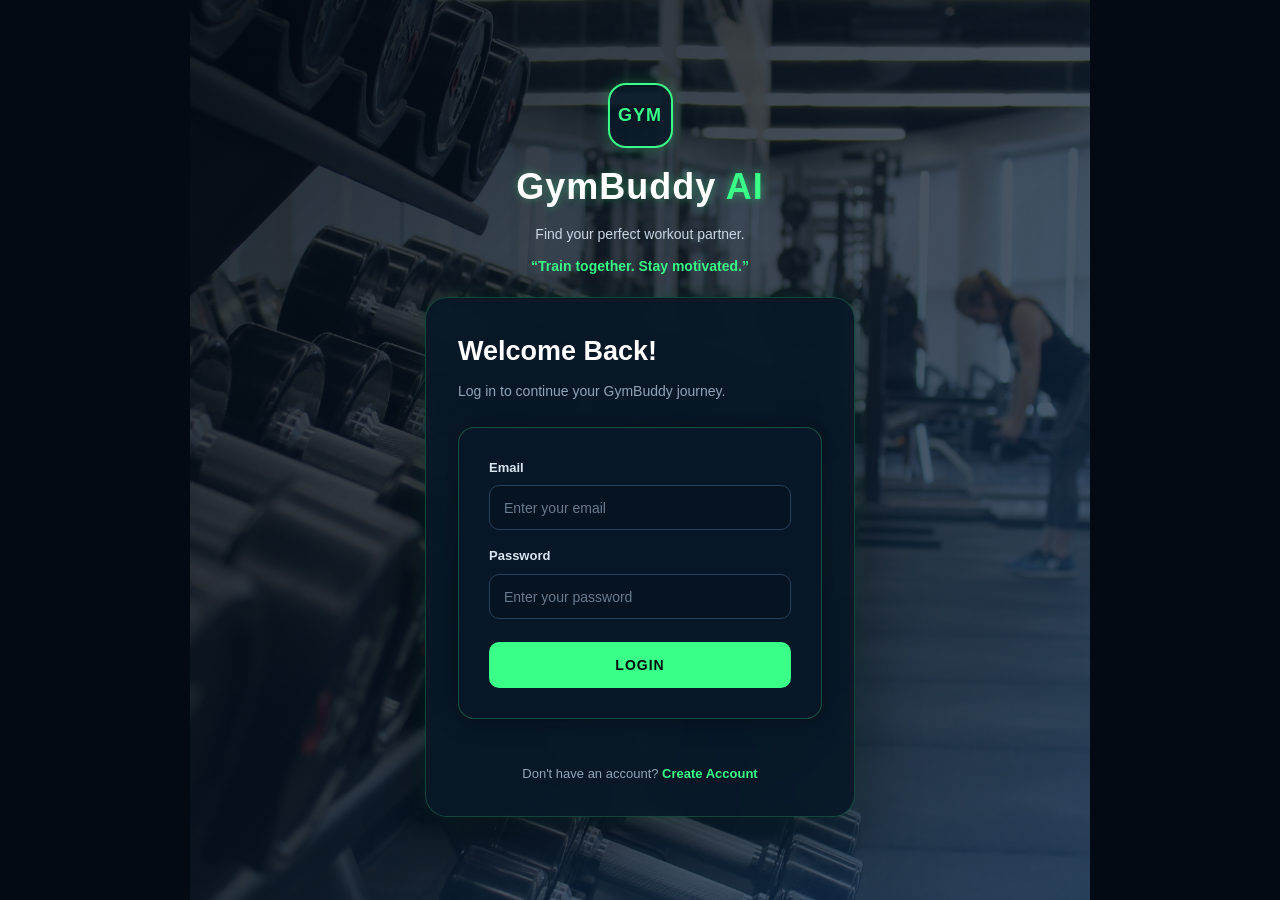
==== frontend/dashboard.html @ 87bc228d "Initial GymBuddy AI project" ====
<!DOCTYPE html>
<html lang="en">

<head>

    <meta charset="UTF-8">

    <meta
        name="viewport"
        content="width=device-width, initial-scale=1.0"
    >

    <title>Dashboard - GymBuddy AI</title>

    <link
        rel="stylesheet"
        href="css/style.css"
    >

</head>

<body onload="requireLogin()">

    <h1>GymBuddy AI</h1>

    <h2>
        Welcome, <span id="userName">User</span>!
    </h2>

    <p>
        Find a compatible workout partner based on
        your fitness profile, preferences, and schedule.
    </p>


    <!-- USER INFORMATION -->

    <section>

        <h2>My Information</h2>

        <div id="userInfo">

            <p>Loading information...</p>

        </div>

    </section>


    <!-- FITNESS PROFILE -->

    <section>

        <h2>Fitness Profile</h2>

        <div id="fitnessInfo">

            <p>Loading fitness profile...</p>

        </div>

    </section>


    <!-- WORKOUT PREFERENCES -->

    <section>

        <h2>Workout Preferences</h2>

        <div id="preferenceInfo">

            <p>Loading preferences...</p>

        </div>

    </section>


    <!-- SCHEDULE -->

    <section>

        <h2>My Schedule</h2>

        <div id="dashboardSchedule">

            <p>Loading schedule...</p>

        </div>

    </section>


    <!-- ACTION BUTTONS -->

    <section class="dashboard-actions">

    <h2>Workout Partner</h2>

    <div class="action-buttons">

        <button
            type="button"
            class="dashboard-action-button"
            onclick="goToRecommendations()"
        >
            <span class="action-icon">🤝</span>
            <span>
                <strong>Find Workout Partners</strong>
                <small>
                    Discover compatible workout buddies
                </small>
            </span>
        </button>

        <button
            type="button"
            class="dashboard-action-button"
            onclick="goToProfile()"
        >
            <span class="action-icon">👤</span>
            <span>
                <strong>View My Profile</strong>
                <small>
                    View and manage your fitness information
                </small>
            </span>
        </button>

    </div>

    <button
        type="button"
        class="logout-button"
        onclick="logout()"
    >
        Logout
    </button>

</section>

<script src="js/app.js"></script>

</body>
</html>
---- frontend/css/style.css ----
/* =============================================
   GYMBUDDY AI
   DARK BLUE + NEON GREEN DESIGN
   COMPLETE RESPONSIVE CSS
   ====================================================== */


/* ======================================================
   GLOBAL
   ====================================================== */

* {
    box-sizing: border-box;
}

html {
    scroll-behavior: smooth;
}

body {
    margin: 0;
    padding: 40px 20px;

    min-height: 100vh;

    font-family:
        Arial,
        Helvetica,
        sans-serif;

    background:
        radial-gradient(
            circle at top right,
            #12345a 0%,
            #071525 35%,
            #030a13 75%
        );

    color: #f1f5f9;

    line-height: 1.6;

    overflow-x: hidden;
}


/* ======================================================
   MAIN CONTAINER EFFECT
   ====================================================== */

body > * {
    max-width: 900px;
    margin-left: auto;
    margin-right: auto;
}


/* ======================================================
   HEADINGS
   ====================================================== */

h1 {
    color: #39ff88;

    font-size: clamp(28px, 5vw, 38px);

    margin-bottom: 10px;

    letter-spacing: -1px;

    text-shadow:
        0 0 8px rgba(57, 255, 136, 0.35);
}

h2 {
    color: #ffffff;

    margin-top: 30px;

    margin-bottom: 15px;

    font-size: clamp(21px, 4vw, 28px);
}

h3 {
    color: #39ff88;

    margin-top: 20px;

    font-size: clamp(17px, 3vw, 21px);
}


/* ======================================================
   PARAGRAPHS
   ====================================================== */

p {
    color: #b8c7d9;
}

strong {
    color: #ffffff;
}


/* ======================================================
   LINKS
   ====================================================== */

a {
    color: #39ff88;

    text-decoration: none;

    font-weight: bold;

    transition:
        color 0.2s ease;
}

a:hover {
    color: #7dffae;

    text-decoration: underline;
}


/* ======================================================
   FORMS
   ====================================================== */

form {
    width: 100%;

    background:
        rgba(8, 24, 42, 0.92);

    border:
        1px solid rgba(57, 255, 136, 0.25);

    border-radius: 16px;

    padding:
        clamp(20px, 4vw, 30px);

    margin-top: 25px;

    box-shadow:
        0 0 25px rgba(0, 0, 0, 0.35);
}


/* ======================================================
   LABELS
   ====================================================== */

label {
    display: block;

    margin-top: 18px;

    margin-bottom: 7px;

    color: #dce7f3;

    font-weight: bold;

    font-size:
        clamp(13px, 2vw, 15px);
}


/* ======================================================
   INPUTS / SELECT / TEXTAREA
   ====================================================== */

input,
select,
textarea {
    width: 100%;

    min-height: 45px;

    padding: 13px 15px;

    border-radius: 9px;

    border:
        1px solid #29445f;

    background:
        #081827;

    color: #ffffff;

    font-size:
        clamp(13px, 2vw, 15px);

    outline: none;

    transition:
        border-color 0.25s ease,
        box-shadow 0.25s ease,
        transform 0.2s ease;
}

textarea {
    min-height: 100px;

    resize: vertical;
}

input::placeholder,
textarea::placeholder {
    color: #70849a;
}

input:focus,
select:focus,
textarea:focus {
    border-color: #39ff88;

    box-shadow:
        0 0 0 2px
        rgba(57, 255, 136, 0.15),

        0 0 12px
        rgba(57, 255, 136, 0.15);
}


/* ======================================================
   BUTTONS
   ====================================================== */

button,
.primary-button {
    margin-top: 20px;

    min-height: 45px;

    padding: 12px 22px;

    border: none;

    border-radius: 9px;

    background:
        #39ff88;

    color:
        #03100a;

    font-size:
        clamp(13px, 2vw, 15px);

    font-weight: bold;

    cursor: pointer;

    transition:
        transform 0.2s ease,
        box-shadow 0.2s ease,
        background 0.2s ease;
}

button:hover,
.primary-button:hover {
    background:
        #6cffaa;

    transform:
        translateY(-2px);

    box-shadow:
        0 0 18px
        rgba(57, 255, 136, 0.45);
}

button:active,
.primary-button:active {
    transform:
        translateY(0);
}


/* ======================================================
   SECTIONS
   ====================================================== */

section {
    width: 100%;

    background:
        rgba(8, 24, 42, 0.88);

    border:
        1px solid
        rgba(255, 255, 255, 0.07);

    border-radius: 16px;

    padding:
        clamp(20px, 4vw, 25px);

    margin-top: 20px;

    box-shadow:
        0 10px 30px
        rgba(0, 0, 0, 0.2);
}


/* ======================================================
   DASHBOARD INFORMATION
   ====================================================== */

#userInfo,
#fitnessInfo,
#preferenceInfo,
#dashboardSchedule {
    background:
        #061522;

    border:
        1px solid #19344d;

    border-radius: 10px;

    padding: 18px;

    margin-top: 10px;

    transition:
        border-color 0.2s ease,
        transform 0.2s ease;
}

#userInfo:hover,
#fitnessInfo:hover,
#preferenceInfo:hover,
#dashboardSchedule:hover {
    border-color:
        rgba(57, 255, 136, 0.35);
}


/* ======================================================
   SCHEDULE
   ====================================================== */

#scheduleList {
    margin-top: 20px;
}

.schedule-item {
    background:
        #081827;

    border-left:
        4px solid #39ff88;

    padding: 15px;

    margin-bottom: 10px;

    border-radius: 8px;

    box-shadow:
        0 0 10px
        rgba(57, 255, 136, 0.05);
}


/* ======================================================
   PROFILE SCHEDULE ITEMS
   ====================================================== */
/* ======================================================
   PROFILE SCHEDULE ITEMS
   ====================================================== */

.profile-schedule .schedule-item {
    display: flex;

    align-items: center;

    justify-content: space-between;

    gap: 15px;

    background: #081827;

    border-left: 4px solid #39ff88;

    padding: 15px;

    margin-bottom: 10px;

    border-radius: 8px;

    box-shadow:
        0 0 10px
        rgba(57, 255, 136, 0.05);
}

.profile-schedule .schedule-info {
    display: flex;

    flex-direction: column;

    gap: 3px;

    min-width: 0;
}

.profile-schedule .schedule-info strong {
    color: #ffffff;

    font-size: 16px;
}

.profile-schedule .schedule-info span {
    color: #b8c7d9;

    font-size: 14px;
}

/* EDIT BUTTON */

.profile-schedule .schedule-item .secondary-button {
    width: auto;

    min-width: 80px;

    margin-top: 0;

    padding: 9px 18px;

    background: transparent;

    color: #39ff88;

    border: 1px solid #39ff88;

    border-radius: 8px;

    font-size: 13px;

    font-weight: bold;

    cursor: pointer;

    flex-shrink: 0;
}

.profile-schedule .schedule-item .secondary-button:hover {
    background: #39ff88;

    color: #03100a;

    box-shadow:
        0 0 15px
        rgba(57, 255, 136, 0.35);

    transform: translateY(-1px);
}

/* ======================================================
   RECOMMENDATIONS
   ====================================================== */

#recommendationStatus {
    margin-top: 25px;

    padding: 15px;

    border-radius: 10px;

    background:
        rgba(57, 255, 136, 0.08);

    border:
        1px solid
        rgba(57, 255, 136, 0.2);

    color: #a7ffc8;
}

.recommendation-card {
    background:
        linear-gradient(
            145deg,
            #0b2035,
            #061421
        );

    border:
        1px solid #193c54;

    border-radius: 16px;

    padding:
        clamp(20px, 4vw, 25px);

    margin-top: 20px;

    box-shadow:
        0 10px 30px
        rgba(0, 0, 0, 0.3);

    transition:
        transform 0.2s ease,
        border-color 0.2s ease,
        box-shadow 0.2s ease;
}

.recommendation-card:hover {
    transform:
        translateY(-3px);

    border-color:
        rgba(57, 255, 136, 0.5);

    box-shadow:
        0 0 25px
        rgba(57, 255, 136, 0.08);
}

.recommendation-card h2 {
    margin-top: 0;

    color: #ffffff;
}


/* ======================================================
   COMPATIBILITY SCORE
   ====================================================== */

.compatibility-score {
    text-align: center;

    background:
        rgba(57, 255, 136, 0.08);

    border:
        1px solid
        rgba(57, 255, 136, 0.25);

    border-radius: 12px;

    padding: 20px;

    margin: 20px 0;
}

.compatibility-score h3 {
    margin-top: 0;

    font-size: 16px;

    color: #b8c7d9;
}

.compatibility-score strong {
    display: block;

    font-size:
        clamp(32px, 7vw, 42px);

    color: #39ff88;

    text-shadow:
        0 0 12px
        rgba(57, 255, 136, 0.35);
}


/* ======================================================
   MATCHING REASONS
   ====================================================== */

.matching-reasons {
    list-style: none;

    padding: 0;

    margin-top: 15px;
}

.matching-reasons li {
    background:
        #071a2a;

    border:
        1px solid #16364e;

    border-radius: 8px;

    padding: 10px 13px;

    margin-bottom: 8px;

    color: #d8e6f2;
}


/* ======================================================
   BUDDY PROFILE
   ====================================================== */

.buddy-card {
    background:
        linear-gradient(
            145deg,
            #0b2035,
            #061421
        );

    border:
        1px solid #193c54;

    border-radius: 16px;

    padding:
        clamp(20px, 5vw, 30px);

    margin-top: 20px;

    box-shadow:
        0 10px 30px
        rgba(0, 0, 0, 0.3);
}

.buddy-card h2 {
    color: #39ff88;

    font-size:
        clamp(24px, 5vw, 30px);

    margin-top: 0;
}

.buddy-card p {
    padding: 8px 0;

    border-bottom:
        1px solid
        rgba(255, 255, 255, 0.05);
}

.buddy-card ul {
    padding-left: 20px;
}

.buddy-card li {
    margin-bottom: 8px;

    color: #c9d7e5;
}


/* ======================================================
   FEEDBACK
   ====================================================== */

#feedbackSection {
    margin-top: 25px;
}

.feedback-summary {
    background:
        rgba(57, 255, 136, 0.08);

    border:
        1px solid
        rgba(57, 255, 136, 0.25);

    border-radius: 12px;

    padding: 20px;

    margin-bottom: 20px;
}

.feedback-summary h3 {
    margin-top: 0;

    color: #39ff88;
}

.feedback-item {
    background:
        #081827;

    border:
        1px solid #19344d;

    border-radius: 10px;

    padding: 18px;

    margin-bottom: 12px;
}

.feedback-item hr {
    border: none;

    border-top:
        1px solid #19344d;
}


/* ======================================================
   HORIZONTAL RULE
   ====================================================== */

hr {
    border: none;

    border-top:
        1px solid #19344d;

    margin: 20px 0;
}


/* ======================================================
   LISTS
   ====================================================== */

ul {
    color: #c9d7e5;
}


/* ======================================================
   DASHBOARD ACTION BUTTONS
   ====================================================== */

.dashboard-actions {
    margin-top: 25px;
}

.action-buttons {
    display: grid;

    grid-template-columns:
        repeat(2, minmax(0, 1fr));

    gap: 18px;

    margin-top: 15px;
}

.dashboard-action-button {
    width: 100%;

    margin-top: 0;

    display: flex;

    align-items: center;

    gap: 15px;

    padding: 20px;

    background:
        linear-gradient(
            145deg,
            #0b2035,
            #061421
        );

    border:
        1px solid #193c54;

    border-radius: 14px;

    color: #ffffff;

    text-align: left;

    box-shadow:
        0 8px 25px
        rgba(0, 0, 0, 0.25);

    transition:
        transform 0.2s ease,
        border-color 0.2s ease,
        box-shadow 0.2s ease,
        background 0.2s ease;
}

.dashboard-action-button:hover {
    transform:
        translateY(-3px);

    border-color:
        #39ff88;

    background:
        linear-gradient(
            145deg,
            #0e2942,
            #071a2a
        );

    box-shadow:
        0 0 20px
        rgba(57, 255, 136, 0.15);
}

.dashboard-action-button:active {
    transform:
        translateY(0);
}

.action-icon {
    width: 48px;
    height: 48px;

    display: flex;

    align-items: center;

    justify-content: center;

    flex-shrink: 0;

    border-radius: 12px;

    background:
        rgba(57, 255, 136, 0.10);

    border:
        1px solid
        rgba(57, 255, 136, 0.25);

    font-size: 22px;
}

.dashboard-action-button
span:last-child {
    display: flex;

    flex-direction: column;

    min-width: 0;
}

.dashboard-action-button strong {
    color: #ffffff;

    font-size: 16px;

    margin-bottom: 3px;
}

.dashboard-action-button small {
    color: #8fa5ba;

    font-size: 13px;

    font-weight: normal;
}


/* ======================================================
   LOGOUT BUTTON
   ====================================================== */

.logout-button {
    background:
        transparent;

    color:
        #9fb2c5;

    border:
        1px solid #29445f;

    margin-top: 25px;
}

.logout-button:hover {
    background:
        rgba(255, 255, 255, 0.05);

    color:
        #ffffff;

    border-color:
        #5b7288;

    box-shadow: none;
}


/* ======================================================
   MY PROFILE PAGE
   ====================================================== */

.profile-page {
    width: 100%;

    max-width: 1000px;

    margin: 0 auto;
}


/* ======================================================
   PROFILE HEADER
   ====================================================== */

.profile-header {
    display: flex;

    justify-content: space-between;

    align-items: center;

    gap: 20px;

    background:
        linear-gradient(
            145deg,
            #0b2035,
            #061421
        );

    border:
        1px solid #193c54;

    border-radius: 18px;

    padding:
        clamp(20px, 5vw, 30px);

    margin-bottom: 25px;

    box-shadow:
        0 15px 35px
        rgba(0, 0, 0, 0.3);
}

.page-label {
    color: #39ff88;

    font-size: 12px;

    font-weight: bold;

    letter-spacing: 3px;

    margin-bottom: 5px;
}

.profile-header h1 {
    margin: 0;
}

.profile-avatar {
    width: 75px;
    height: 75px;

    display: flex;

    align-items: center;

    justify-content: center;

    flex-shrink: 0;

    border-radius: 50%;

    background:
        rgba(57, 255, 136, 0.10);

    border:
        2px solid #39ff88;

    font-size: 32px;

    box-shadow:
        0 0 25px
        rgba(57, 255, 136, 0.18);

    transition:
        transform 0.3s ease,
        box-shadow 0.3s ease;
}

.profile-avatar:hover {
    transform:
        scale(1.05);

    box-shadow:
        0 0 35px
        rgba(57, 255, 136, 0.3);
}


/* ======================================================
   PROFILE SECTIONS
   ====================================================== */

.profile-section {
    margin-top: 20px;

    padding:
        clamp(20px, 4vw, 25px);

    background:
        linear-gradient(
            145deg,
            #0b2035,
            #061421
        );

    border:
        1px solid #193c54;

    border-radius: 16px;

    box-shadow:
        0 10px 30px
        rgba(0, 0, 0, 0.25);
}

.section-title {
    display: flex;

    align-items: center;

    gap: 14px;

    margin-bottom: 20px;
}

.section-title h2 {
    margin: 0;

    font-size:
        clamp(20px, 4vw, 26px);
}

.section-title p {
    margin: 2px 0 0;

    font-size: 13px;

    color: #8198ad;
}

.section-icon {
    width: 45px;
    height: 45px;

    display: flex;

    align-items: center;

    justify-content: center;

    flex-shrink: 0;

    border-radius: 10px;

    background:
        rgba(57, 255, 136, 0.10);

    border:
        1px solid
        rgba(57, 255, 136, 0.25);

    font-size: 20px;
}


/* ======================================================
   PROFILE INFORMATION CARDS
   ====================================================== */

.profile-grid {
    display: grid;

    grid-template-columns:
        repeat(2, minmax(0, 1fr));

    gap: 15px;
}

.profile-info-card {
    padding: 18px;

    background:
        #061522;

    border:
        1px solid #19344d;

    border-radius: 11px;

    transition:
        border-color 0.2s ease,
        transform 0.2s ease,
        background 0.2s ease;
}

.profile-info-card:hover {
    border-color:
        rgba(57, 255, 136, 0.45);

    transform:
        translateY(-2px);

    background:
        #071a2a;
}

.profile-info-card span {
    display: block;

    color:
        #7f96aa;

    font-size:
        12px;

    text-transform:
        uppercase;

    letter-spacing:
        1px;

    margin-bottom:
        7px;
}

.profile-info-card strong {
    display: block;

    color:
        #ffffff;

    font-size:
        16px;

    word-break: break-word;
}


/* ======================================================
   PROFILE SCHEDULE
   ====================================================== */

.profile-schedule {
    background:
        #061522;

    border:
        1px solid #19344d;

    border-radius:
        11px;

    padding:
        18px;
}

.profile-schedule ul {
    list-style:
        none;

    padding:
        0;

    margin:
        0;
}

.profile-schedule li {
    padding:
        13px 15px;

    margin-bottom:
        8px;

    background:
        #081827;

    border-left:
        3px solid #39ff88;

    border-radius:
        7px;

    color:
        #d6e3ee;

    word-break: break-word;
}

.profile-schedule li:last-child {
    margin-bottom:
        0;
}


/* ======================================================
   PROFILE ACTION BUTTONS
   ====================================================== */

.profile-actions {
    display:
        flex;

    gap:
        15px;

    margin-top:
        25px;

    margin-bottom:
        30px;
}

.profile-main-button {
    flex:
        1;

    margin-top:
        0;

    padding:
        15px 20px;
}

.profile-back-button {
    margin-top:
        0;

    background:
        transparent;

    color:
        #b7c6d5;

    border:
        1px solid #29445f;
}

.profile-back-button:hover {
    background:
        rgba(255, 255, 255, 0.05);

    color:
        #ffffff;

    box-shadow:
        none;

    border-color:
        #526c83;
}


/* ======================================================
   LOGIN PAGE
   ====================================================== */

.login-page {
    min-height: 100vh;

    min-height: 100dvh;

    margin: 0;

    padding: 20px;

    display: flex;

    align-items: center;

    justify-content: center;

    position: relative;

    overflow-x: hidden;

    overflow-y: auto;

    background:
        #030a13;
}


/* ======================================================
   LOGIN MOVING BACKGROUND
   ====================================================== */

.gym-background {
    position: fixed;

    inset: 0;

    width: 100%;

    height: 100%;

    overflow: hidden;

    z-index: 0;
}

.gym-slide {
    position: absolute;

    inset: 0;

    width: 100%;

    height: 100%;

    background-size: cover;

    background-position: center;

    opacity: 0;

    animation:
        gymSlideshow 18s infinite;
}

.slide-1 {
    background-image:
        url("../images/gym1.jpg");

    animation-delay:
        0s;
}

.slide-2 {
    background-image:
        url("../images/gym2.jpg");

    animation-delay:
        6s;
}

.slide-3 {
    background-image:
        url("../images/gym3.jpg");

    animation-delay:
        12s;
}


/* ======================================================
   GYM BACKGROUND ANIMATION
   ====================================================== */

@keyframes gymSlideshow {

    0% {
        opacity: 0;

        transform:
            scale(1);
    }

    8% {
        opacity: 1;
    }

    30% {
        opacity: 1;

        transform:
            scale(1.08);
    }

    38% {
        opacity: 0;
    }

    100% {
        opacity: 0;

        transform:
            scale(1.08);
    }
}


/* ======================================================
   LOGIN DARK OVERLAY
   ====================================================== */

.gym-overlay {
    position: fixed;

    inset: 0;

    background:
        linear-gradient(
            135deg,
            rgba(3, 10, 19, 0.88),
            rgba(7, 21, 37, 0.74),
            rgba(18, 52, 90, 0.78)
        );

    z-index: 1;
}


/* ======================================================
   LOGIN CONTAINER
   ====================================================== */

.login-container {
    position: relative;

    z-index: 2;

    width: 100%;

    max-width: 450px;

    box-sizing: border-box;

    margin: auto;

    padding: 15px;

    text-align: center;
}


/* ======================================================
   LOGIN BRAND
   ====================================================== */

.login-brand {
    text-align: center;

    margin-bottom: 12px;
}

.login-logo {
    width:
        clamp(50px, 8vw, 65px);

    height:
        clamp(50px, 8vw, 65px);

    margin:
        0 auto 10px;

    display: flex;

    align-items: center;

    justify-content: center;

    border:
        2px solid #39ff88;

    border-radius: 18px;

    color:
        #39ff88;

    font-size:
        clamp(14px, 2.5vw, 18px);

    font-weight:
        900;

    letter-spacing:
        1px;

    background:
        rgba(8, 24, 39, 0.8);

    box-shadow:
        0 0 15px
        rgba(57, 255, 136, 0.25);

    transition:
        transform 0.3s ease,
        box-shadow 0.3s ease;
}

.login-logo:hover {
    transform:
        scale(1.05);

    box-shadow:
        0 0 25px
        rgba(57, 255, 136, 0.35);
}

.login-brand h1 {
    margin: 0;

    color: white;

    font-size:
        clamp(26px, 5vw, 36px);

    font-weight:
        800;

    letter-spacing:
        1px;
}

.login-brand h1 span {
    color:
        #39ff88;

    text-shadow:
        0 0 10px
        rgba(57, 255, 136, 0.5);
}

.login-tagline {
    margin:
        7px 0 0;

    color:
        #c9d7e5;

    font-size:
        clamp(12px, 2vw, 14px);
}


/* ======================================================
   LOGIN MOTIVATIONAL QUOTES
   ====================================================== */

.quote-container {
    position: relative;

    width: 100%;

    height: 30px;

    margin-bottom: 10px;

    text-align: center;

    overflow: hidden;
}

.quote {
    position: absolute;

    width: 100%;

    margin: 0;

    color:
        #39ff88;

    font-size:
        clamp(11px, 2vw, 14px);

    font-weight:
        600;

    line-height:
        1.4;

    opacity: 0;

    animation:
        quoteAnimation 16s infinite;
}

.quote-1 {
    animation-delay:
        0s;
}

.quote-2 {
    animation-delay:
        4s;
}

.quote-3 {
    animation-delay:
        8s;
}

.quote-4 {
    animation-delay:
        12s;
}


@keyframes quoteAnimation {

    0% {
        opacity: 0;

        transform:
            translateY(8px);
    }

    8% {
        opacity: 1;

        transform:
            translateY(0);
    }

    20% {
        opacity: 1;

        transform:
            translateY(0);
    }

    25% {
        opacity: 0;

        transform:
            translateY(-8px);
    }

    100% {
        opacity: 0;
    }
}


/* ======================================================
   LOGIN CARD
   ====================================================== */

.login-card {
    width: 100%;

    padding:
        clamp(20px, 5vw, 32px);

    box-sizing: border-box;

    background:
        rgba(8, 24, 39, 0.94);

    border:
        1px solid
        rgba(57, 255, 136, 0.2);

    border-radius:
        clamp(15px, 4vw, 22px);

    box-shadow:
        0 20px 60px
        rgba(0, 0, 0, 0.45),

        0 0 25px
        rgba(57, 255, 136, 0.08);

    backdrop-filter:
        blur(12px);

    text-align:
        left;
}

.login-card h2 {
    margin: 0;

    color:
        white;

    font-size:
        clamp(22px, 5vw, 27px);
}

.login-subtitle {
    margin:
        7px 0 22px;

    color:
        #91a5b8;

    font-size:
        clamp(12px, 2vw, 14px);

    line-height:
        1.5;
}


/* ======================================================
   LOGIN INPUTS
   ====================================================== */

.input-group {
    width: 100%;

    text-align:
        left;

    margin-bottom:
        16px;
}

.input-group label {
    display:
        block;

    margin-bottom:
        7px;

    margin-top:
        0;

    color:
        #d9e5ef;

    font-size:
        clamp(12px, 2vw, 13px);

    font-weight:
        600;
}

.input-group input {
    width:
        100%;

    min-height:
        45px;

    padding:
        12px 14px;

    box-sizing:
        border-box;

    border:
        1px solid #25415b;

    border-radius:
        10px;

    outline:
        none;

    background:
        #061421;

    color:
        white;

    font-size:
        clamp(13px, 2vw, 14px);

    transition:
        border-color 0.25s ease,
        box-shadow 0.25s ease;
}

.input-group input::placeholder {
    color:
        #667b8e;
}

.input-group input:focus {
    border-color:
        #39ff88;

    box-shadow:
        0 0 10px
        rgba(57, 255, 136, 0.15);
}


/* ======================================================
   LOGIN BUTTON
   ====================================================== */

.login-button {
    width:
        100%;

    min-height:
        46px;

    margin-top:
        7px;

    padding:
        12px 15px;

    border:
        none;

    border-radius:
        10px;

    background:
        #39ff88;

    color:
        #03100a;

    font-size:
        clamp(13px, 2vw, 14px);

    font-weight:
        800;

    letter-spacing:
        1px;

    cursor:
        pointer;

    transition:
        transform 0.25s ease,
        box-shadow 0.25s ease,
        background 0.25s ease;
}

.login-button:hover {
    background:
        #6cffaa;

    transform:
        translateY(-2px);

    box-shadow:
        0 0 20px
        rgba(57, 255, 136, 0.4);
}

.login-button:active {
    transform:
        translateY(0);
}


/* ======================================================
   LOGIN MESSAGE
   ====================================================== */

.login-message {
    min-height:
        18px;

    margin:
        10px 0 0;

    color:
        #ff7070;

    font-size:
        clamp(11px, 2vw, 13px);

    line-height:
        1.4;
}


/* ======================================================
   REGISTER LINK
   ====================================================== */

.register-link {
    margin-top:
        17px;

    color:
        #91a5b8;

    font-size:
        clamp(11px, 2vw, 13px);

    line-height:
        1.5;

    text-align:
        center;
}

.register-link a {
    color:
        #39ff88;

    font-weight:
        700;

    text-decoration:
        none;
}

.register-link a:hover {
    text-decoration:
        underline;
}


/* ======================================================
   TABLET RESPONSIVE
   ====================================================== */

@media (max-width: 768px) {

    body {
        padding:
            30px 15px;
    }

    body > * {
        max-width:
            100%;
    }

    .login-page {
        padding:
            15px;
    }

    .login-container {
        max-width:
            420px;
    }

    .profile-page {
        max-width:
            100%;
    }

    .profile-header {
        padding:
            24px;
    }

    .action-buttons {
        gap:
            14px;
    }
}


/* ======================================================
   MOBILE
   ====================================================== */

@media (max-width: 600px) {

    body {
        padding:
            25px 15px;
    }

    h1 {
        font-size:
            30px;
    }

    form,
    section,
    .buddy-card,
    .recommendation-card {
        padding:
            20px;
    }

    button,
    .primary-button {
        width:
            100%;
    }


    /* DASHBOARD */

    .action-buttons {
        grid-template-columns:
            1fr;
    }

    .dashboard-action-button {
        padding:
            18px;
    }


    /* PROFILE */

    .profile-header {
        padding:
            22px;

        align-items:
            flex-start;
    }

    .profile-avatar {
        width:
            55px;

        height:
            55px;

        font-size:
            24px;
    }

    .profile-grid {
        grid-template-columns:
            1fr;
    }

    .profile-actions {
        flex-direction:
            column;
    }

    .profile-main-button,
    .profile-back-button {
        width:
            100%;
    }


    /* LOGIN */

    .login-page {
        padding:
            12px;
    }

    .login-container {
        max-width:
            100%;

        padding:
            8px;
    }

    .login-card {
        padding:
            22px 18px;
    }

    .quote-container {
        height:
            28px;

        margin-bottom:
            8px;
    }

    .input-group {
        margin-bottom:
            14px;
    }
}


/* ======================================================
   VERY SMALL HEIGHT
   ====================================================== */

@media (max-height: 650px) {

    .login-page {
        align-items:
            flex-start;

        padding-top:
            15px;

        padding-bottom:
            15px;
    }

    .login-logo {
        width:
            45px;

        height:
            45px;

        margin-bottom:
            6px;
    }

    .login-brand h1 {
        font-size:
            25px;
    }

    .login-tagline {
        margin-top:
            4px;
    }

    .quote-container {
        height:
            25px;

        margin-bottom:
            5px;
    }

    .login-card {
        padding-top:
            18px;

        padding-bottom:
            18px;
    }

    .login-subtitle {
        margin-bottom:
            15px;
    }
}


/* ======================================================
   LARGE SCREENS
   ====================================================== */

@media (min-width: 1200px) {

    .login-container {
        max-width:
            460px;
    }

    .profile-page {
        max-width:
            1000px;
    }
}


/* ======================================================
   EXTRA SMALL PHONES
   ====================================================== */

@media (max-width: 380px) {

    body {
        padding:
            20px 10px;
    }

    h1 {
        font-size:
            27px;
    }

    h2 {
        font-size:
            20px;
    }

    form,
    section,
    .buddy-card,
    .recommendation-card {
        padding:
            16px;
    }

    .dashboard-action-button {
        gap:
            10px;

        padding:
            15px;
    }

    .action-icon {
        width:
            42px;

        height:
            42px;

        font-size:
            19px;
    }

    .dashboard-action-button strong {
        font-size:
            14px;
    }

    .dashboard-action-button small {
        font-size:
            11px;
    }

    .profile-header {
        padding:
            18px;
    }

    .profile-avatar {
        width:
            48px;

        height:
            48px;

        font-size:
            20px;
    }

    .login-brand h1 {
        font-size:
            26px;
    }

    .login-card {
        padding:
            18px 15px;
    }
}
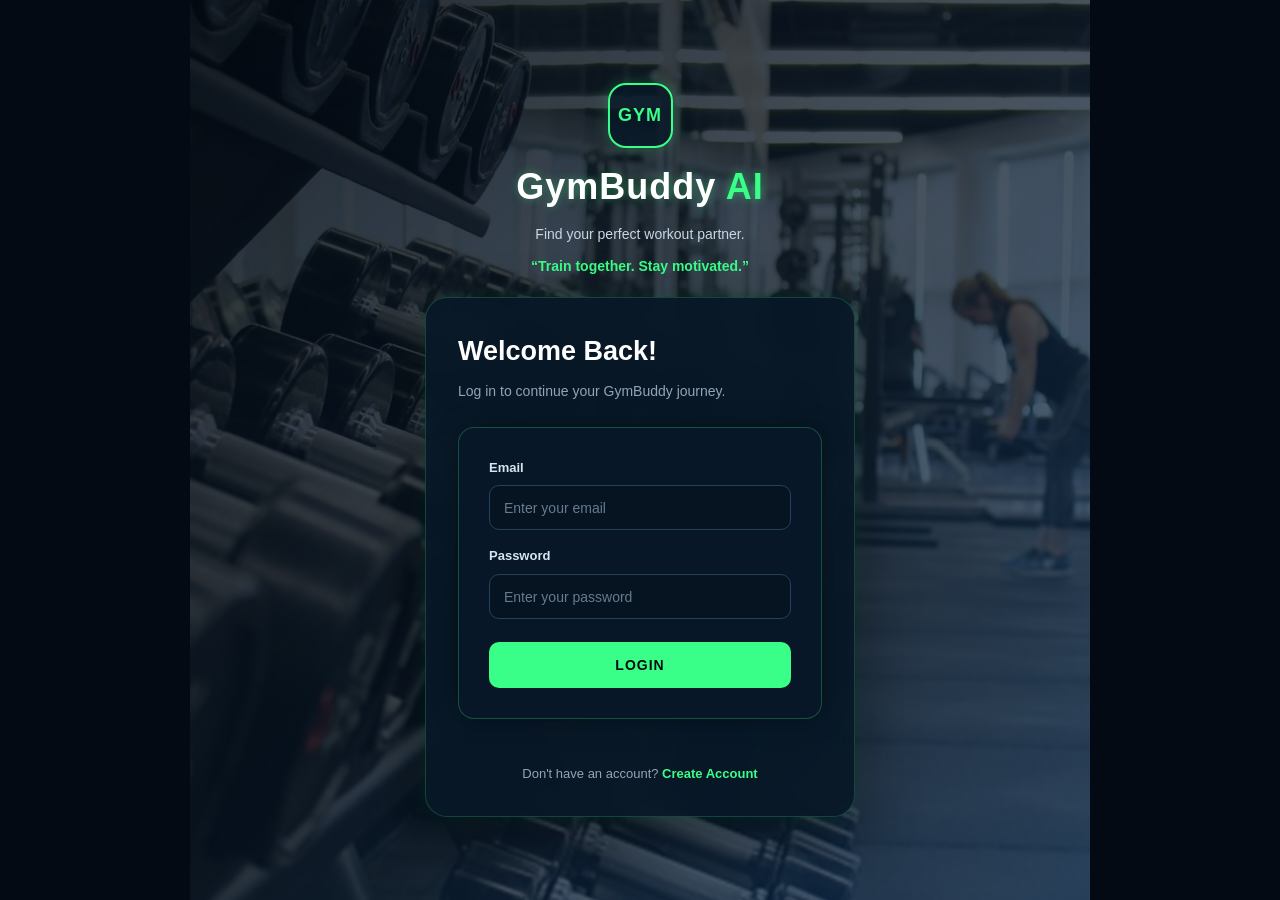
==== commit f6197d6c: "Add GymBuddy AI chat to dashboard" ====
--- a/frontend/dashboard.html
+++ b/frontend/dashboard.html
@@ -144,4 +144,211 @@
 <script src="js/app.js"></script>
 
 </body>
+
+
+<!-- GymBuddy AI Floating Chat -->
+<style>
+    #gymbuddy-chat-button {
+        position: fixed;
+        right: 24px;
+        bottom: 24px;
+        z-index: 9999;
+        padding: 14px 20px;
+        border: none;
+        border-radius: 28px;
+        background: #2563eb;
+        color: white;
+        font-size: 16px;
+        font-weight: bold;
+        cursor: pointer;
+        box-shadow: 0 4px 12px #0003;
+    }
+
+    #gymbuddy-chat-box {
+        position: fixed;
+        right: 24px;
+        bottom: 85px;
+        z-index: 9999;
+        width: 340px;
+        max-width: calc(100vw - 32px);
+        height: 440px;
+        background: white;
+        border: 1px solid #ddd;
+        border-radius: 16px;
+        box-shadow: 0 6px 24px #0003;
+        display: none;
+        flex-direction: column;
+        overflow: hidden;
+        font-family: Arial, sans-serif;
+    }
+
+    #gymbuddy-chat-header {
+        background: #2563eb;
+        color: white;
+        padding: 16px;
+        font-weight: bold;
+    }
+
+    #gymbuddy-chat-messages {
+        flex: 1;
+        overflow-y: auto;
+        padding: 12px;
+        background: #f8fafc;
+    }
+
+    .gymbuddy-message {
+        padding: 10px 12px;
+        margin-bottom: 10px;
+        border-radius: 12px;
+        max-width: 85%;
+        white-space: pre-wrap;
+        overflow-wrap: anywhere;
+        font-size: 14px;
+        line-height: 1.5;
+    }
+
+    .gymbuddy-user {
+        background: #dbeafe;
+        margin-left: auto;
+    }
+
+    .gymbuddy-bot {
+        background: #e5e7eb;
+        margin-right: auto;
+    }
+
+    #gymbuddy-chat-form {
+        display: flex;
+        gap: 8px;
+        padding: 10px;
+        border-top: 1px solid #ddd;
+    }
+
+    #gymbuddy-chat-input {
+        flex: 1;
+        min-width: 0;
+        padding: 10px;
+        border: 1px solid #ccc;
+        border-radius: 8px;
+    }
+
+    #gymbuddy-chat-form button {
+        border: none;
+        border-radius: 8px;
+        padding: 10px 14px;
+        background: #2563eb;
+        color: white;
+        cursor: pointer;
+    }
+</style>
+
+<button id="gymbuddy-chat-button" type="button">
+    💬 GymBuddy AI
+</button>
+
+<div id="gymbuddy-chat-box">
+    <div id="gymbuddy-chat-header">
+        GymBuddy AI — Fitness Assistant
+    </div>
+
+    <div id="gymbuddy-chat-messages" aria-live="polite">
+        <div class="gymbuddy-message gymbuddy-bot">
+            Hi! I'm GymBuddy AI. Ask me about workouts, exercise,
+            recovery, or your fitness goals!
+        </div>
+    </div>
+
+    <form id="gymbuddy-chat-form">
+        <input
+            id="gymbuddy-chat-input"
+            type="text"
+            placeholder="Ask a fitness question..."
+            autocomplete="off"
+            required
+        >
+        <button id="gymbuddy-chat-send" type="submit">Send</button>
+    </form>
+</div>
+
+<script>
+    const chatButton = document.getElementById("gymbuddy-chat-button");
+    const chatBox = document.getElementById("gymbuddy-chat-box");
+    const chatForm = document.getElementById("gymbuddy-chat-form");
+    const chatInput = document.getElementById("gymbuddy-chat-input");
+    const chatMessages = document.getElementById("gymbuddy-chat-messages");
+    const chatSend = document.getElementById("gymbuddy-chat-send");
+
+    const GYMBUDDY_API = "https://gymbuddy-ai-production.up.railway.app";
+
+    chatButton.addEventListener("click", () => {
+        const isOpen = chatBox.style.display === "flex";
+        chatBox.style.display = isOpen ? "none" : "flex";
+
+        if (!isOpen) {
+            chatInput.focus();
+        }
+    });
+
+    function addChatMessage(message, sender) {
+        const element = document.createElement("div");
+        element.className = "gymbuddy-message " +
+            (sender === "user" ? "gymbuddy-user" : "gymbuddy-bot");
+
+        // Use textContent so messages are displayed safely as text.
+        element.textContent = message;
+        chatMessages.appendChild(element);
+        chatMessages.scrollTop = chatMessages.scrollHeight;
+
+        return element;
+    }
+
+    chatForm.addEventListener("submit", async (event) => {
+        event.preventDefault();
+
+        const message = chatInput.value.trim();
+        if (!message) return;
+
+        addChatMessage(message, "user");
+        chatInput.value = "";
+        chatInput.disabled = true;
+        chatSend.disabled = true;
+
+        const loadingMessage = addChatMessage(
+            "GymBuddy AI is thinking...",
+            "bot"
+        );
+
+        try {
+            const response = await fetch(`${GYMBUDDY_API}/ai/chat`, {
+                method: "POST",
+                headers: {
+                    "Content-Type": "application/json"
+                },
+                body: JSON.stringify({ message })
+            });
+
+            const data = await response.json();
+
+            if (!response.ok) {
+                throw new Error(
+                    data.detail || "The AI assistant could not respond."
+                );
+            }
+
+            loadingMessage.textContent =
+                data.reply || "I couldn't generate a reply. Please try again.";
+
+        } catch (error) {
+            console.error("GymBuddy AI chat error:", error);
+            loadingMessage.textContent =
+                "Sorry, I couldn't connect to GymBuddy AI. Please try again.";
+        } finally {
+            chatInput.disabled = false;
+            chatSend.disabled = false;
+            chatInput.focus();
+            chatMessages.scrollTop = chatMessages.scrollHeight;
+        }
+    });
+</script>
+
 </html>
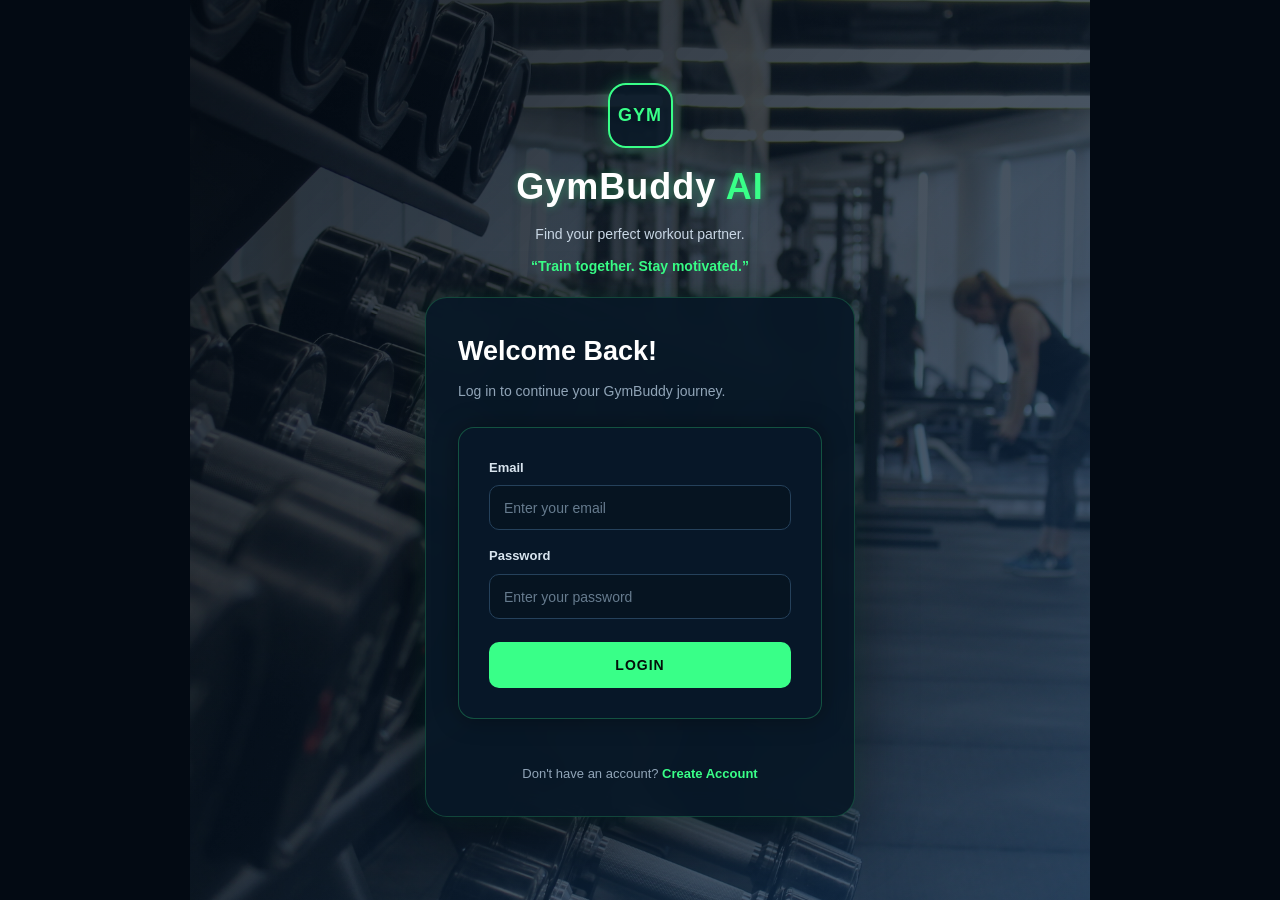
==== commit 4e07560e: "Improve GymBuddy AI chat UI" ====
--- a/frontend/dashboard.html
+++ b/frontend/dashboard.html
@@ -147,103 +147,222 @@
 
 
 <!-- GymBuddy AI Floating Chat -->
+
 <style>
+    /* Floating chat launcher */
     #gymbuddy-chat-button {
         position: fixed;
-        right: 24px;
-        bottom: 24px;
+        right: 28px;
+        bottom: 28px;
         z-index: 9999;
-        padding: 14px 20px;
+        display: flex;
+        align-items: center;
+        gap: 10px;
+        padding: 15px 22px;
         border: none;
-        border-radius: 28px;
-        background: #2563eb;
-        color: white;
-        font-size: 16px;
-        font-weight: bold;
+        border-radius: 50px;
+        background: linear-gradient(135deg, #2563eb, #4f46e5);
+        color: #fff;
+        font-size: 15px;
+        font-weight: 700;
         cursor: pointer;
-        box-shadow: 0 4px 12px #0003;
-    }
-
+        box-shadow: 0 8px 25px rgba(37, 99, 235, 0.35);
+        transition: transform 0.2s, box-shadow 0.2s;
+    }
+
+    #gymbuddy-chat-button:hover {
+        transform: translateY(-3px);
+        box-shadow: 0 12px 30px rgba(37, 99, 235, 0.45);
+    }
+
+    /* Main chat window */
     #gymbuddy-chat-box {
         position: fixed;
-        right: 24px;
-        bottom: 85px;
+        right: 28px;
+        bottom: 100px;
         z-index: 9999;
-        width: 340px;
+        width: 370px;
         max-width: calc(100vw - 32px);
-        height: 440px;
-        background: white;
-        border: 1px solid #ddd;
-        border-radius: 16px;
-        box-shadow: 0 6px 24px #0003;
+        height: 520px;
+        max-height: calc(100vh - 130px);
         display: none;
         flex-direction: column;
         overflow: hidden;
-        font-family: Arial, sans-serif;
-    }
-
+        background: #fff;
+        border: 1px solid #e5e7eb;
+        border-radius: 22px;
+        box-shadow: 0 20px 60px rgba(15, 23, 42, 0.2);
+        font-family: Inter, -apple-system, BlinkMacSystemFont,
+                     "Segoe UI", sans-serif;
+        animation: gymbuddy-appear 0.22s ease-out;
+    }
+
+    @keyframes gymbuddy-appear {
+        from {
+            opacity: 0;
+            transform: translateY(12px) scale(0.98);
+        }
+        to {
+            opacity: 1;
+            transform: translateY(0) scale(1);
+        }
+    }
+
+    /* Chat header */
     #gymbuddy-chat-header {
-        background: #2563eb;
+        display: flex;
+        align-items: center;
+        gap: 12px;
+        padding: 18px;
+        background: linear-gradient(135deg, #1d4ed8, #4338ca);
         color: white;
-        padding: 16px;
-        font-weight: bold;
-    }
-
+        font-size: 15px;
+        font-weight: 700;
+    }
+
+    #gymbuddy-chat-header::before {
+        content: "💪";
+        display: grid;
+        place-items: center;
+        width: 43px;
+        height: 43px;
+        flex-shrink: 0;
+        background: rgba(255, 255, 255, 0.17);
+        border: 1px solid rgba(255, 255, 255, 0.2);
+        border-radius: 14px;
+        font-size: 22px;
+    }
+
+    /* Chat message area */
     #gymbuddy-chat-messages {
         flex: 1;
         overflow-y: auto;
-        padding: 12px;
+        padding: 18px 14px;
         background: #f8fafc;
-    }
-
+        scroll-behavior: smooth;
+    }
+
+    #gymbuddy-chat-messages::-webkit-scrollbar {
+        width: 5px;
+    }
+
+    #gymbuddy-chat-messages::-webkit-scrollbar-thumb {
+        background: #cbd5e1;
+        border-radius: 10px;
+    }
+
+    /* Message bubbles */
     .gymbuddy-message {
-        padding: 10px 12px;
-        margin-bottom: 10px;
-        border-radius: 12px;
+        width: fit-content;
         max-width: 85%;
+        padding: 12px 14px;
+        margin-bottom: 13px;
+        border-radius: 16px;
         white-space: pre-wrap;
         overflow-wrap: anywhere;
         font-size: 14px;
-        line-height: 1.5;
+        line-height: 1.65;
     }
 
     .gymbuddy-user {
-        background: #dbeafe;
         margin-left: auto;
+        color: #fff;
+        background: linear-gradient(135deg, #2563eb, #4f46e5);
+        border-bottom-right-radius: 5px;
+        box-shadow: 0 3px 8px rgba(37, 99, 235, 0.13);
     }
 
     .gymbuddy-bot {
-        background: #e5e7eb;
         margin-right: auto;
-    }
-
+        color: #1e293b;
+        background: #fff;
+        border: 1px solid #e2e8f0;
+        border-bottom-left-radius: 5px;
+    }
+
+    /* Message input area */
     #gymbuddy-chat-form {
         display: flex;
-        gap: 8px;
-        padding: 10px;
-        border-top: 1px solid #ddd;
+        align-items: center;
+        gap: 9px;
+        padding: 13px;
+        background: #fff;
+        border-top: 1px solid #e5e7eb;
     }
 
     #gymbuddy-chat-input {
         flex: 1;
+        width: 0;
         min-width: 0;
-        padding: 10px;
-        border: 1px solid #ccc;
-        border-radius: 8px;
+        padding: 13px 14px;
+        border: 1px solid #e2e8f0;
+        border-radius: 14px;
+        outline: none;
+        background: #f8fafc;
+        color: #0f172a;
+        font-family: inherit;
+        font-size: 14px;
+        transition: border-color 0.2s, box-shadow 0.2s;
+    }
+
+    #gymbuddy-chat-input:focus {
+        border-color: #3b82f6;
+        box-shadow: 0 0 0 3px rgba(59, 130, 246, 0.12);
+        background: #fff;
+    }
+
+    #gymbuddy-chat-input::placeholder {
+        color: #94a3b8;
     }
 
     #gymbuddy-chat-form button {
+        flex-shrink: 0;
+        padding: 13px 16px;
         border: none;
-        border-radius: 8px;
-        padding: 10px 14px;
+        border-radius: 13px;
         background: #2563eb;
         color: white;
+        font-weight: 700;
         cursor: pointer;
+        transition: background 0.2s;
+    }
+
+    #gymbuddy-chat-form button:hover {
+        background: #1d4ed8;
+    }
+
+    #gymbuddy-chat-form button:disabled {
+        opacity: 0.55;
+        cursor: not-allowed;
+    }
+
+    /* Mobile layout */
+    @media (max-width: 480px) {
+        #gymbuddy-chat-button {
+            right: 16px;
+            bottom: 16px;
+        }
+
+        #gymbuddy-chat-box {
+            right: 12px;
+            bottom: 82px;
+            width: calc(100vw - 24px);
+            height: min(520px, calc(100dvh - 100px));
+            max-height: calc(100dvh - 100px);
+        }
+    }
+
+    @media (prefers-reduced-motion: reduce) {
+        #gymbuddy-chat-box,
+        #gymbuddy-chat-button {
+            animation: none;
+            transition: none;
+        }
     }
 </style>
 
 <button id="gymbuddy-chat-button" type="button">
-    💬 GymBuddy AI
+    💬 Chat with GymBuddy AI
 </button>
 
 <div id="gymbuddy-chat-box">
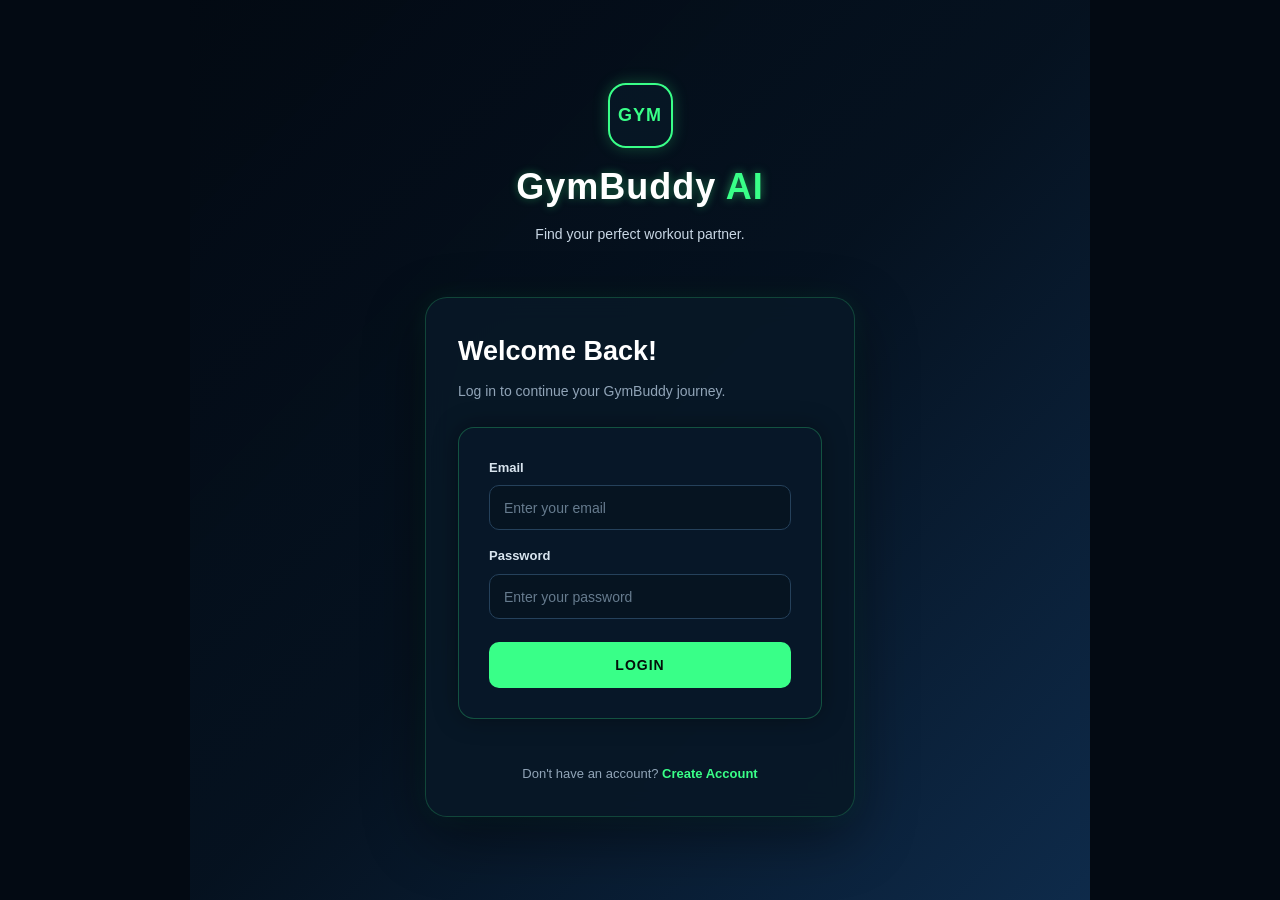
==== commit 391aae23: "Improve GymBuddy AI chat UI and animations" ====
--- a/frontend/dashboard.html
+++ b/frontend/dashboard.html
@@ -148,59 +148,83 @@
 
 <!-- GymBuddy AI Floating Chat -->
 
+
+<!-- ==========================================
+     GYMBUDDY AI CHAT WIDGET
+=========================================== -->
+
 <style>
-    /* Floating chat launcher */
+    #gymbuddy-chat-button,
+    #gymbuddy-chat-box {
+        font-family: Inter, -apple-system, BlinkMacSystemFont,
+            "Segoe UI", sans-serif;
+        box-sizing: border-box;
+    }
+
+    #gymbuddy-chat-button *,
+    #gymbuddy-chat-box * {
+        box-sizing: border-box;
+    }
+
+    /* Floating launcher */
     #gymbuddy-chat-button {
         position: fixed;
-        right: 28px;
-        bottom: 28px;
+        right: 26px;
+        bottom: 26px;
         z-index: 9999;
         display: flex;
         align-items: center;
-        gap: 10px;
-        padding: 15px 22px;
+        gap: 11px;
+        padding: 14px 21px;
         border: none;
         border-radius: 50px;
+        color: #fff;
         background: linear-gradient(135deg, #2563eb, #4f46e5);
-        color: #fff;
-        font-size: 15px;
+        font-size: 14px;
         font-weight: 700;
         cursor: pointer;
-        box-shadow: 0 8px 25px rgba(37, 99, 235, 0.35);
+        box-shadow: 0 8px 28px rgba(37, 99, 235, 0.32);
         transition: transform 0.2s, box-shadow 0.2s;
     }
 
     #gymbuddy-chat-button:hover {
         transform: translateY(-3px);
-        box-shadow: 0 12px 30px rgba(37, 99, 235, 0.45);
+        box-shadow: 0 12px 32px rgba(37, 99, 235, 0.4);
+    }
+
+    .gymbuddy-launcher-icon {
+        font-size: 21px;
     }
 
     /* Main chat window */
     #gymbuddy-chat-box {
         position: fixed;
-        right: 28px;
-        bottom: 100px;
+        right: 26px;
+        bottom: 94px;
         z-index: 9999;
-        width: 370px;
-        max-width: calc(100vw - 32px);
-        height: 520px;
-        max-height: calc(100vh - 130px);
         display: none;
         flex-direction: column;
+        width: 390px;
+        max-width: calc(100vw - 32px);
+        height: 570px;
+        max-height: calc(100dvh - 120px);
         overflow: hidden;
+        border: 1px solid #e2e8f0;
+        border-radius: 22px;
         background: #fff;
-        border: 1px solid #e5e7eb;
-        border-radius: 22px;
-        box-shadow: 0 20px 60px rgba(15, 23, 42, 0.2);
-        font-family: Inter, -apple-system, BlinkMacSystemFont,
-                     "Segoe UI", sans-serif;
-        animation: gymbuddy-appear 0.22s ease-out;
-    }
-
-    @keyframes gymbuddy-appear {
+        box-shadow: 0 22px 65px rgba(15, 23, 42, 0.22);
+        color: #0f172a;
+    }
+
+    #gymbuddy-chat-box.gymbuddy-open {
+        display: flex;
+        animation: gymbuddy-open 0.25s ease-out;
+    }
+
+    @keyframes gymbuddy-open {
         from {
             opacity: 0;
-            transform: translateY(12px) scale(0.98);
+            transform: translateY(14px) scale(0.98);
         }
         to {
             opacity: 1;
@@ -208,38 +232,85 @@
         }
     }
 
-    /* Chat header */
+    /* Header */
     #gymbuddy-chat-header {
         display: flex;
         align-items: center;
         gap: 12px;
-        padding: 18px;
-        background: linear-gradient(135deg, #1d4ed8, #4338ca);
-        color: white;
-        font-size: 15px;
-        font-weight: 700;
-    }
-
-    #gymbuddy-chat-header::before {
-        content: "💪";
+        padding: 17px;
+        color: #fff;
+        background: linear-gradient(120deg, #1d4ed8, #4338ca);
+    }
+
+    .gymbuddy-avatar {
         display: grid;
         place-items: center;
-        width: 43px;
-        height: 43px;
         flex-shrink: 0;
-        background: rgba(255, 255, 255, 0.17);
-        border: 1px solid rgba(255, 255, 255, 0.2);
-        border-radius: 14px;
-        font-size: 22px;
-    }
-
-    /* Chat message area */
+        width: 46px;
+        height: 46px;
+        border: 1px solid rgba(255,255,255,0.25);
+        border-radius: 15px;
+        background: rgba(255,255,255,0.16);
+        font-size: 24px;
+    }
+
+    .gymbuddy-header-info {
+        flex: 1;
+        min-width: 0;
+    }
+
+    .gymbuddy-header-title {
+        margin: 0;
+        color: #fff;
+        font-size: 16px;
+        font-weight: 750;
+    }
+
+    .gymbuddy-header-status {
+        display: flex;
+        align-items: center;
+        gap: 6px;
+        margin-top: 5px;
+        color: #dbeafe;
+        font-size: 12px;
+    }
+
+    .gymbuddy-status-dot {
+        width: 8px;
+        height: 8px;
+        border-radius: 50%;
+        background: #4ade80;
+        box-shadow: 0 0 0 3px rgba(74,222,128,0.15);
+    }
+
+    #gymbuddy-chat-close {
+        display: grid;
+        place-items: center;
+        flex-shrink: 0;
+        width: 35px;
+        height: 35px;
+        border: none;
+        border-radius: 10px;
+        background: rgba(255,255,255,0.13);
+        color: #fff;
+        font-size: 24px;
+        cursor: pointer;
+        transition: background 0.2s;
+    }
+
+    #gymbuddy-chat-close:hover {
+        background: rgba(255,255,255,0.25);
+    }
+
+    /* Messages */
     #gymbuddy-chat-messages {
         flex: 1;
+        min-height: 0;
         overflow-y: auto;
-        padding: 18px 14px;
+        padding: 18px 15px;
         background: #f8fafc;
         scroll-behavior: smooth;
+        overscroll-behavior: contain;
     }
 
     #gymbuddy-chat-messages::-webkit-scrollbar {
@@ -247,147 +318,495 @@
     }
 
     #gymbuddy-chat-messages::-webkit-scrollbar-thumb {
+        border-radius: 10px;
         background: #cbd5e1;
-        border-radius: 10px;
-    }
-
-    /* Message bubbles */
+    }
+
+    .gymbuddy-welcome {
+        margin-bottom: 18px;
+        text-align: center;
+    }
+
+    .gymbuddy-welcome-icon {
+        display: grid;
+        place-items: center;
+        width: 55px;
+        height: 55px;
+        margin: 0 auto 10px;
+        border-radius: 18px;
+        background: #dbeafe;
+        font-size: 27px;
+    }
+
+    .gymbuddy-welcome h3 {
+        margin: 0 0 6px;
+        color: #0f172a;
+        font-size: 17px;
+    }
+
+    .gymbuddy-welcome p {
+        margin: 0;
+        color: #64748b;
+        font-size: 13px;
+        line-height: 1.6;
+    }
+
     .gymbuddy-message {
         width: fit-content;
-        max-width: 85%;
+        max-width: 88%;
+        margin-bottom: 13px;
         padding: 12px 14px;
-        margin-bottom: 13px;
         border-radius: 16px;
+        font-size: 14px;
+        line-height: 1.65;
         white-space: pre-wrap;
         overflow-wrap: anywhere;
-        font-size: 14px;
-        line-height: 1.65;
+        animation: gymbuddy-message-in 0.18s ease-out;
+    }
+
+    @keyframes gymbuddy-message-in {
+        from {
+            opacity: 0;
+            transform: translateY(5px);
+        }
+        to {
+            opacity: 1;
+            transform: translateY(0);
+        }
     }
 
     .gymbuddy-user {
         margin-left: auto;
+        border-bottom-right-radius: 5px;
         color: #fff;
         background: linear-gradient(135deg, #2563eb, #4f46e5);
-        border-bottom-right-radius: 5px;
-        box-shadow: 0 3px 8px rgba(37, 99, 235, 0.13);
+        box-shadow: 0 3px 9px rgba(37,99,235,0.12);
     }
 
     .gymbuddy-bot {
         margin-right: auto;
+        border: 1px solid #e2e8f0;
+        border-bottom-left-radius: 5px;
         color: #1e293b;
         background: #fff;
-        border: 1px solid #e2e8f0;
-        border-bottom-left-radius: 5px;
-    }
-
-    /* Message input area */
+    }
+
+    /* Suggested prompts */
+    #gymbuddy-suggestions {
+        display: flex;
+        flex-wrap: wrap;
+        gap: 7px;
+        margin: 4px 0 15px;
+    }
+
+    .gymbuddy-suggestion {
+        padding: 9px 11px;
+        border: 1px solid #bfdbfe;
+        border-radius: 12px;
+        color: #1d4ed8;
+        background: #eff6ff;
+        font-size: 12px;
+        text-align: left;
+        cursor: pointer;
+        transition: background 0.2s, border-color 0.2s;
+    }
+
+    .gymbuddy-suggestion:hover {
+        border-color: #60a5fa;
+        background: #dbeafe;
+    }
+
+    /* Animated typing indicator */
+    .gymbuddy-typing {
+        display: flex;
+        align-items: center;
+        gap: 5px;
+        min-height: 42px;
+    }
+
+    .gymbuddy-typing span {
+        width: 7px;
+        height: 7px;
+        border-radius: 50%;
+        background: #64748b;
+        animation: gymbuddy-typing 1s infinite ease-in-out;
+    }
+
+    .gymbuddy-typing span:nth-child(2) {
+        animation-delay: 0.15s;
+    }
+
+    .gymbuddy-typing span:nth-child(3) {
+        animation-delay: 0.3s;
+    }
+
+    @keyframes gymbuddy-typing {
+        0%, 60%, 100% {
+            opacity: 0.35;
+            transform: translateY(0);
+        }
+        30% {
+            opacity: 1;
+            transform: translateY(-5px);
+        }
+    }
+
+    /* Input footer */
+    #gymbuddy-chat-footer {
+        flex-shrink: 0;
+        padding: 12px 14px 10px;
+        border-top: 1px solid #e2e8f0;
+        background: #fff;
+    }
+
     #gymbuddy-chat-form {
         display: flex;
         align-items: center;
-        gap: 9px;
-        padding: 13px;
-        background: #fff;
-        border-top: 1px solid #e5e7eb;
+        gap: 8px;
     }
 
     #gymbuddy-chat-input {
         flex: 1;
         width: 0;
         min-width: 0;
-        padding: 13px 14px;
-        border: 1px solid #e2e8f0;
+        padding: 12px 14px;
+        border: 1px solid #dbe3ef;
         border-radius: 14px;
         outline: none;
+        color: #0f172a;
         background: #f8fafc;
-        color: #0f172a;
         font-family: inherit;
         font-size: 14px;
         transition: border-color 0.2s, box-shadow 0.2s;
     }
 
     #gymbuddy-chat-input:focus {
-        border-color: #3b82f6;
-        box-shadow: 0 0 0 3px rgba(59, 130, 246, 0.12);
+        border-color: #60a5fa;
         background: #fff;
+        box-shadow: 0 0 0 3px rgba(59,130,246,0.12);
     }
 
     #gymbuddy-chat-input::placeholder {
         color: #94a3b8;
     }
 
-    #gymbuddy-chat-form button {
+    #gymbuddy-chat-send {
+        display: grid;
+        place-items: center;
         flex-shrink: 0;
-        padding: 13px 16px;
+        width: 44px;
+        height: 44px;
         border: none;
         border-radius: 13px;
+        color: #fff;
         background: #2563eb;
-        color: white;
-        font-weight: 700;
+        font-size: 18px;
         cursor: pointer;
-        transition: background 0.2s;
-    }
-
-    #gymbuddy-chat-form button:hover {
+        transition: background 0.2s, transform 0.2s;
+    }
+
+    #gymbuddy-chat-send:hover {
+        transform: translateY(-1px);
         background: #1d4ed8;
     }
 
-    #gymbuddy-chat-form button:disabled {
+    #gymbuddy-chat-send:disabled {
         opacity: 0.55;
-        cursor: not-allowed;
-    }
-
-    /* Mobile layout */
+        cursor: wait;
+        transform: none;
+    }
+
+    .gymbuddy-footer-note {
+        margin: 8px 0 0;
+        color: #94a3b8;
+        font-size: 10px;
+        text-align: center;
+    }
+
+    /* Mobile */
     @media (max-width: 480px) {
         #gymbuddy-chat-button {
             right: 16px;
             bottom: 16px;
+            padding: 13px 17px;
         }
 
         #gymbuddy-chat-box {
-            right: 12px;
-            bottom: 82px;
-            width: calc(100vw - 24px);
-            height: min(520px, calc(100dvh - 100px));
-            max-height: calc(100dvh - 100px);
+            right: 8px;
+            bottom: 76px;
+            width: calc(100vw - 16px);
+            max-width: none;
+            height: min(620px, calc(100dvh - 90px));
+            max-height: calc(100dvh - 90px);
+            border-radius: 19px;
+        }
+
+        #gymbuddy-chat-header {
+            padding: 14px;
+        }
+
+        #gymbuddy-chat-messages {
+            padding: 15px 12px;
+        }
+
+        .gymbuddy-message {
+            max-width: 92%;
         }
     }
 
     @media (prefers-reduced-motion: reduce) {
-        #gymbuddy-chat-box,
+        #gymbuddy-chat-box *,
         #gymbuddy-chat-button {
-            animation: none;
-            transition: none;
+            animation: none !important;
+            transition: none !important;
+            scroll-behavior: auto !important;
         }
     }
 </style>
 
-<button id="gymbuddy-chat-button" type="button">
-    💬 Chat with GymBuddy AI
+<!-- Floating launcher -->
+<button
+    id="gymbuddy-chat-button"
+    type="button"
+    aria-controls="gymbuddy-chat-box"
+    aria-expanded="false"
+>
+    <span class="gymbuddy-launcher-icon">💬</span>
+    <span>Chat with GymBuddy AI</span>
 </button>
 
-<div id="gymbuddy-chat-box">
+<!-- Chat window -->
+<div id="gymbuddy-chat-box" role="dialog"
+     aria-label="GymBuddy AI chat" aria-hidden="true">
+
     <div id="gymbuddy-chat-header">
-        GymBuddy AI — Fitness Assistant
+        <div class="gymbuddy-avatar">💪</div>
+
+        <div class="gymbuddy-header-info">
+            <h2 class="gymbuddy-header-title">GymBuddy AI</h2>
+            <div class="gymbuddy-header-status">
+                <span class="gymbuddy-status-dot"></span>
+                Your fitness assistant
+            </div>
+        </div>
+
+        <button id="gymbuddy-chat-close" type="button"
+                aria-label="Close chat">&times;</button>
     </div>
 
     <div id="gymbuddy-chat-messages" aria-live="polite">
+        <div class="gymbuddy-welcome">
+            <div class="gymbuddy-welcome-icon">🏋️</div>
+            <h3>Let's reach your goals!</h3>
+            <p>Ask me about workouts, exercise, recovery, and fitness.</p>
+        </div>
+
         <div class="gymbuddy-message gymbuddy-bot">
-            Hi! I'm GymBuddy AI. Ask me about workouts, exercise,
-            recovery, or your fitness goals!
+            Hi! I'm GymBuddy AI. How can I help with your fitness journey today?
+        </div>
+
+        <div id="gymbuddy-suggestions">
+            <button class="gymbuddy-suggestion" type="button"
+                    data-prompt="Create a beginner workout plan for 3 days a week.">
+                💪 Beginner workout
+            </button>
+
+            <button class="gymbuddy-suggestion" type="button"
+                    data-prompt="Give me some safe post-workout recovery tips.">
+                🌿 Recovery tips
+            </button>
+
+            <button class="gymbuddy-suggestion" type="button"
+                    data-prompt="How can I stay consistent with my fitness goals?">
+                🎯 Fitness motivation
+            </button>
         </div>
     </div>
 
-    <form id="gymbuddy-chat-form">
-        <input
-            id="gymbuddy-chat-input"
-            type="text"
-            placeholder="Ask a fitness question..."
-            autocomplete="off"
-            required
-        >
-        <button id="gymbuddy-chat-send" type="submit">Send</button>
-    </form>
+    <div id="gymbuddy-chat-footer">
+        <form id="gymbuddy-chat-form">
+            <input
+                id="gymbuddy-chat-input"
+                type="text"
+                placeholder="Ask about your fitness..."
+                autocomplete="off"
+                aria-label="Your message"
+                required
+            >
+
+            <button id="gymbuddy-chat-send" type="submit"
+                    aria-label="Send message">➤</button>
+        </form>
+
+        <p class="gymbuddy-footer-note">
+            GymBuddy AI can make mistakes. Exercise safely.
+        </p>
+    </div>
 </div>
+
+<script>
+(() => {
+    const chatButton = document.getElementById("gymbuddy-chat-button");
+    const chatBox = document.getElementById("gymbuddy-chat-box");
+    const closeButton = document.getElementById("gymbuddy-chat-close");
+    const chatForm = document.getElementById("gymbuddy-chat-form");
+    const chatInput = document.getElementById("gymbuddy-chat-input");
+    const chatMessages = document.getElementById("gymbuddy-chat-messages");
+    const chatSend = document.getElementById("gymbuddy-chat-send");
+    const suggestions = document.getElementById("gymbuddy-suggestions");
+
+    // Keep your existing deployed FastAPI backend.
+    const GYMBUDDY_API =
+        "https://gymbuddy-ai-production.up.railway.app";
+
+    let isSending = false;
+
+    function openChat() {
+        chatBox.classList.add("gymbuddy-open");
+        chatBox.setAttribute("aria-hidden", "false");
+        chatButton.setAttribute("aria-expanded", "true");
+        chatInput.focus();
+    }
+
+    function closeChat() {
+        chatBox.classList.remove("gymbuddy-open");
+        chatBox.setAttribute("aria-hidden", "true");
+        chatButton.setAttribute("aria-expanded", "false");
+        chatButton.focus();
+    }
+
+    chatButton.addEventListener("click", () => {
+        if (chatBox.classList.contains("gymbuddy-open")) {
+            closeChat();
+        } else {
+            openChat();
+        }
+    });
+
+    closeButton.addEventListener("click", closeChat);
+
+    document.addEventListener("keydown", (event) => {
+        if (
+            event.key === "Escape" &&
+            chatBox.classList.contains("gymbuddy-open")
+        ) {
+            closeChat();
+        }
+    });
+
+    function scrollToBottom() {
+        chatMessages.scrollTop = chatMessages.scrollHeight;
+    }
+
+    function addMessage(message, sender) {
+        const element = document.createElement("div");
+        element.className =
+            "gymbuddy-message " +
+            (sender === "user" ? "gymbuddy-user" : "gymbuddy-bot");
+
+        // Render messages as text, not HTML.
+        element.textContent = message;
+
+        // Place new messages before the suggested prompts.
+        chatMessages.insertBefore(element, suggestions);
+        scrollToBottom();
+
+        return element;
+    }
+
+    function showTypingIndicator() {
+        const indicator = document.createElement("div");
+        indicator.className = "gymbuddy-message gymbuddy-bot gymbuddy-typing";
+        indicator.setAttribute("role", "status");
+        indicator.setAttribute("aria-label", "GymBuddy AI is typing");
+
+        for (let i = 0; i < 3; i++) {
+            indicator.appendChild(document.createElement("span"));
+        }
+
+        chatMessages.insertBefore(indicator, suggestions);
+        scrollToBottom();
+
+        return indicator;
+    }
+
+    async function sendMessage(text) {
+        const message = text.trim();
+
+        if (!message || isSending) return;
+
+        isSending = true;
+        chatInput.disabled = true;
+        chatSend.disabled = true;
+
+        addMessage(message, "user");
+
+        // Hide suggestions after the conversation starts.
+        suggestions.hidden = true;
+
+        chatInput.value = "";
+
+        const typingIndicator = showTypingIndicator();
+
+        try {
+            const response = await fetch(`${GYMBUDDY_API}/ai/chat`, {
+                method: "POST",
+                headers: {
+                    "Content-Type": "application/json"
+                },
+                body: JSON.stringify({ message })
+            });
+
+            const data = await response.json();
+
+            if (!response.ok) {
+                throw new Error(
+                    data.detail || `Request failed (${response.status})`
+                );
+            }
+
+            typingIndicator.remove();
+
+            addMessage(
+                data.reply || "I couldn't generate a response. Please try again.",
+                "bot"
+            );
+
+        } catch (error) {
+            console.error("GymBuddy AI chat error:", error);
+
+            typingIndicator.remove();
+
+            addMessage(
+                "Sorry, I couldn't get a response right now. Please try again.",
+                "bot"
+            );
+
+        } finally {
+            isSending = false;
+            chatInput.disabled = false;
+            chatSend.disabled = false;
+            chatInput.focus();
+            scrollToBottom();
+        }
+    }
+
+    chatForm.addEventListener("submit", (event) => {
+        event.preventDefault();
+        sendMessage(chatInput.value);
+    });
+
+    // Suggested questions send messages directly.
+    suggestions.addEventListener("click", (event) => {
+        const button = event.target.closest("[data-prompt]");
+
+        if (button && !isSending) {
+            sendMessage(button.dataset.prompt);
+        }
+    });
+})();
+</script>
+
 
 <script>
     const chatButton = document.getElementById("gymbuddy-chat-button");
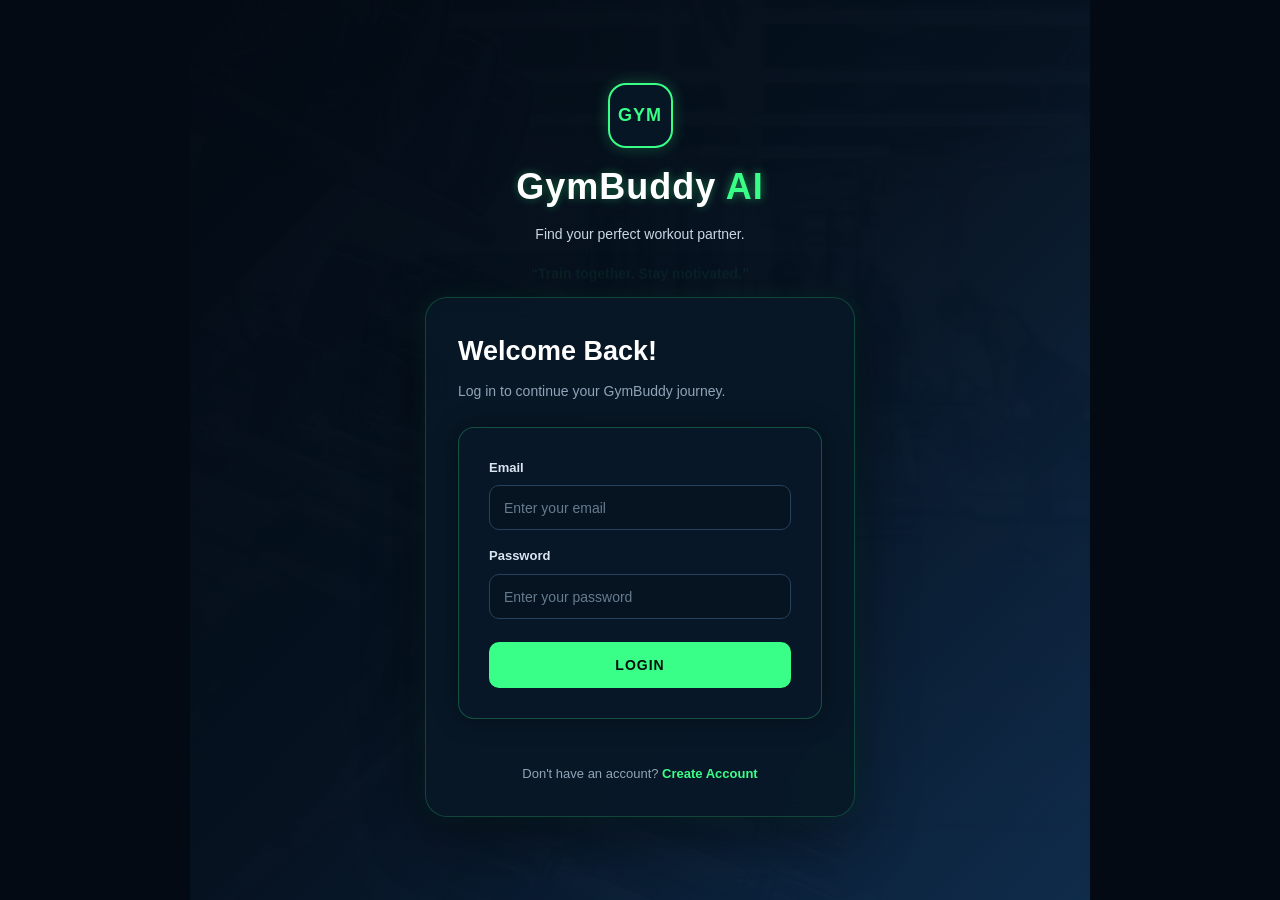
==== commit c03bb528: "Build responsive GymBuddy AI fitness dashboard" ====
--- a/frontend/dashboard.html
+++ b/frontend/dashboard.html
@@ -146,8 +146,985 @@
 </body>
 
 
+<div class="gb-dashboard">
+    <div class="gb-layout">
+
+        <!-- DESKTOP SIDEBAR -->
+        <aside class="gb-sidebar">
+            <div class="gb-brand">
+                <div class="gb-brand-icon">💪</div>
+                <span>GymBuddy AI</span>
+            </div>
+
+            <div class="gb-nav-label">WORKSPACE</div>
+
+            <nav class="gb-nav">
+                <a href="#gb-home" class="gb-active">
+                    <span class="gb-nav-icon">⌂</span> Dashboard
+                </a>
+                <a href="#gb-workouts">
+                    <span class="gb-nav-icon">🏋️</span> Workouts
+                </a>
+                <a href="#gb-progress">
+                    <span class="gb-nav-icon">📈</span> My Progress
+                </a>
+                <a href="#gb-goals">
+                    <span class="gb-nav-icon">🎯</span> Fitness Goals
+                </a>
+            </nav>
+
+            <div class="gb-sidebar-tip">
+                <span style="font-size:24px">✨</span>
+                <strong>Small steps matter!</strong>
+                <p>Consistency is more important than perfection. Keep showing up for yourself.</p>
+            </div>
+        </aside>
+
+        <!-- MAIN DASHBOARD -->
+        <main class="gb-main" id="gb-home">
+
+            <header class="gb-topbar">
+                <div>
+                    <h1 class="gb-page-title">Dashboard</h1>
+                    <p class="gb-page-subtitle">
+                        Your fitness journey, all in one place.
+                    </p>
+                </div>
+
+                <div class="gb-profile-chip">
+                    <div class="gb-profile-avatar" id="gb-avatar">G</div>
+                    <div class="gb-profile-details">
+                        <div class="gb-profile-name" id="gb-user-name">
+                            GymBuddy Member
+                        </div>
+                        <div class="gb-profile-caption">Fitness journey</div>
+                    </div>
+                </div>
+            </header>
+
+            <!-- WELCOME BANNER -->
+            <section class="gb-hero">
+                <div class="gb-hero-copy">
+                    <p class="gb-eyebrow">YOUR PERSONAL FITNESS SPACE</p>
+                    <h2 id="gb-welcome-title">
+                        Let's get stronger, one day at a time.
+                    </h2>
+                    <p>
+                        Build healthy habits, explore workout ideas, and
+                        take the next step toward your fitness goals.
+                    </p>
+
+                    <button class="gb-primary-button" type="button"
+                            id="gb-ask-ai">
+                        ✨ Ask GymBuddy AI <span>→</span>
+                    </button>
+                </div>
+
+                <div class="gb-hero-art" aria-hidden="true">🏆</div>
+            </section>
+
+            <!-- OVERVIEW CARDS -->
+            <div class="gb-section-heading">
+                <h3>Fitness Overview</h3>
+                <span>Sample values</span>
+            </div>
+
+            <section class="gb-stat-grid" aria-label="Fitness overview">
+
+                <article class="gb-stat-card">
+                    <div class="gb-stat-top">
+                        <span>Workouts completed</span>
+                        <span class="gb-stat-icon">🏋️</span>
+                    </div>
+                    <div class="gb-stat-value">0</div>
+                    <div class="gb-stat-caption">
+                        No completed workouts recorded yet
+                    </div>
+                </article>
+
+                <article class="gb-stat-card">
+                    <div class="gb-stat-top">
+                        <span>Active days</span>
+                        <span class="gb-stat-icon">📅</span>
+                    </div>
+                    <div class="gb-stat-value">0</div>
+                    <div class="gb-stat-caption">
+                        Start tracking your activity
+                    </div>
+                </article>
+
+                <article class="gb-stat-card">
+                    <div class="gb-stat-top">
+                        <span>Weekly goal</span>
+                        <span class="gb-stat-icon">🎯</span>
+                    </div>
+                    <div class="gb-stat-value">3 days</div>
+                    <div class="gb-stat-caption">
+                        Example goal; personalize it later
+                    </div>
+                </article>
+
+                <article class="gb-stat-card">
+                    <div class="gb-stat-top">
+                        <span>Goal progress</span>
+                        <span class="gb-stat-icon">📈</span>
+                    </div>
+                    <div class="gb-stat-value">0%</div>
+                    <div class="gb-stat-caption">
+                        Updates when workout tracking is connected
+                    </div>
+                </article>
+
+            </section>
+
+            <!-- WORKOUT SCHEDULE + GOALS -->
+            <section class="gb-content-grid">
+
+                <div class="gb-panel" id="gb-workouts">
+                    <h3 class="gb-panel-title">Suggested Workout Week</h3>
+                    <p class="gb-panel-description">
+                        An example schedule for planning your week.
+                        These sessions are not saved workout records.
+                    </p>
+
+                    <div class="gb-workout-list">
+
+                        <div class="gb-workout-row">
+                            <div class="gb-workout-icon">💪</div>
+                            <div class="gb-workout-copy">
+                                <strong>Full Body Workout</strong>
+                                <span>Beginner-friendly strength exercises</span>
+                            </div>
+                            <span class="gb-workout-day">MON</span>
+                        </div>
+
+                        <div class="gb-workout-row">
+                            <div class="gb-workout-icon">🚶</div>
+                            <div class="gb-workout-copy">
+                                <strong>Walking & Mobility</strong>
+                                <span>Light activity and gentle movement</span>
+                            </div>
+                            <span class="gb-workout-day">WED</span>
+                        </div>
+
+                        <div class="gb-workout-row">
+                            <div class="gb-workout-icon">🏃</div>
+                            <div class="gb-workout-copy">
+                                <strong>Strength & Conditioning</strong>
+                                <span>Adapt exercises to your fitness level</span>
+                            </div>
+                            <span class="gb-workout-day">FRI</span>
+                        </div>
+
+                    </div>
+                </div>
+
+                <div class="gb-panel" id="gb-goals">
+                    <h3 class="gb-panel-title">Your Fitness Goals</h3>
+                    <p class="gb-panel-description">
+                        Start with a goal that fits your schedule and ability.
+                    </p>
+
+                    <div class="gb-goal-box" id="gb-progress">
+                        <div class="gb-goal-top">
+                            <span>Weekly workout target</span>
+                            <span>0 / 3</span>
+                        </div>
+
+                        <div class="gb-progress-track">
+                            <div class="gb-progress-fill"
+                                 id="gb-progress-fill"></div>
+                        </div>
+
+                        <div class="gb-goal-caption">
+                            This is a sample target. Progress will update
+                            once completed workouts are connected to your account.
+                        </div>
+                    </div>
+
+                    <div class="gb-quick-actions">
+                        <button class="gb-action-button" type="button"
+                                id="gb-create-plan">
+                            <span>📝</span>
+                            <span>Create a workout plan</span>
+                        </button>
+
+                        <button class="gb-action-button" type="button"
+                                id="gb-recovery">
+                            <span>🌿</span>
+                            <span>Get recovery tips</span>
+                        </button>
+
+                        <button class="gb-action-button" type="button"
+                                id="gb-motivation">
+                            <span>✨</span>
+                            <span>Get fitness motivation</span>
+                        </button>
+                    </div>
+                </div>
+
+            </section>
+        </main>
+    </div>
+
+    <!-- MOBILE BOTTOM NAVIGATION -->
+    <nav class="gb-mobile-nav" aria-label="Mobile navigation">
+        <a href="#gb-home" class="gb-active">
+            <span>⌂</span><span>Home</span>
+        </a>
+        <a href="#gb-workouts">
+            <span>🏋️</span><span>Workouts</span>
+        </a>
+        <a href="#gb-progress">
+            <span>📈</span><span>Progress</span>
+        </a>
+        <a href="#gb-goals">
+            <span>🎯</span><span>Goals</span>
+        </a>
+    </nav>
+</div>
+
+
+<script>
+document.addEventListener("DOMContentLoaded", function () {
+    const storedName = localStorage.getItem("user_name");
+    const displayName = storedName
+        ? storedName.trim()
+        : "GymBuddy Member";
+
+    const nameElement = document.getElementById("gb-user-name");
+    const avatarElement = document.getElementById("gb-avatar");
+    const welcomeElement = document.getElementById("gb-welcome-title");
+
+    if (nameElement) {
+        nameElement.textContent = displayName || "GymBuddy Member";
+    }
+
+    if (avatarElement) {
+        avatarElement.textContent =
+            (displayName || "G").charAt(0).toUpperCase();
+    }
+
+    if (welcomeElement && displayName !== "GymBuddy Member") {
+        welcomeElement.textContent =
+            "Let's get stronger, " + displayName + "!";
+    }
+
+    // Connect dashboard actions to the existing chat.
+    function askGymBuddy(prompt) {
+        const chatBox = document.getElementById("gymbuddy-chat-box");
+        const chatButton = document.getElementById("gymbuddy-chat-button");
+        const chatInput = document.getElementById("gymbuddy-chat-input");
+        const chatForm = document.getElementById("gymbuddy-chat-form");
+
+        if (!chatBox || !chatButton || !chatInput || !chatForm) {
+            alert("GymBuddy AI chat could not be found on this page.");
+            return;
+        }
+
+        if (!chatBox.classList.contains("gymbuddy-open")) {
+            chatButton.click();
+        }
+
+        chatInput.value = prompt;
+        chatInput.focus();
+
+        // Submit through the existing chat handler.
+        chatForm.requestSubmit();
+    }
+
+    document.getElementById("gb-ask-ai")?.addEventListener("click", () => {
+        askGymBuddy("Help me choose a realistic fitness goal.");
+    });
+
+    document.getElementById("gb-create-plan")?.addEventListener("click", () => {
+        askGymBuddy(
+            "Create a beginner-friendly workout plan for 3 days a week."
+        );
+    });
+
+    document.getElementById("gb-recovery")?.addEventListener("click", () => {
+        askGymBuddy("Give me safe post-workout recovery tips.");
+    });
+
+    document.getElementById("gb-motivation")?.addEventListener("click", () => {
+        askGymBuddy("Help me stay consistent with my fitness goals.");
+    });
+
+    // Highlight the selected desktop or mobile navigation link.
+    document.querySelectorAll(
+        ".gb-nav a, .gb-mobile-nav a"
+    ).forEach(link => {
+        link.addEventListener("click", () => {
+            const target = link.getAttribute("href");
+
+            document.querySelectorAll(
+                ".gb-nav a, .gb-mobile-nav a"
+            ).forEach(item => {
+                item.classList.toggle(
+                    "gb-active",
+                    item.getAttribute("href") === target
+                );
+            });
+        });
+    });
+});
+</script>
+
 <!-- GymBuddy AI Floating Chat -->
 
+
+
+<style>
+    /* GymBuddy dashboard styles */
+    .gb-dashboard,
+    .gb-dashboard * {
+        box-sizing: border-box;
+    }
+
+    .gb-dashboard {
+        --gb-blue: #2563eb;
+        --gb-purple: #4f46e5;
+        --gb-ink: #172033;
+        --gb-muted: #718096;
+        --gb-border: #e7ebf2;
+        min-height: 100vh;
+        color: var(--gb-ink);
+        background: #f5f7fb;
+        font-family: Inter, -apple-system, BlinkMacSystemFont,
+            "Segoe UI", sans-serif;
+    }
+
+    .gb-layout {
+        display: grid;
+        grid-template-columns: 235px minmax(0, 1fr);
+        min-height: 100vh;
+    }
+
+    .gb-sidebar {
+        position: sticky;
+        top: 0;
+        display: flex;
+        flex-direction: column;
+        gap: 28px;
+        height: 100vh;
+        padding: 27px 17px;
+        background: #fff;
+        border-right: 1px solid var(--gb-border);
+    }
+
+    .gb-brand {
+        display: flex;
+        align-items: center;
+        gap: 11px;
+        padding: 0 8px;
+        font-size: 19px;
+        font-weight: 800;
+        letter-spacing: -0.5px;
+    }
+
+    .gb-brand-icon {
+        display: grid;
+        place-items: center;
+        width: 42px;
+        height: 42px;
+        border-radius: 13px;
+        color: white;
+        background: linear-gradient(135deg, #2563eb, #6366f1);
+        font-size: 22px;
+    }
+
+    .gb-nav-label {
+        padding: 0 10px;
+        color: #9aa4b5;
+        font-size: 10px;
+        font-weight: 800;
+        letter-spacing: 1.3px;
+        text-transform: uppercase;
+    }
+
+    .gb-nav {
+        display: grid;
+        gap: 7px;
+    }
+
+    .gb-nav a {
+        display: flex;
+        align-items: center;
+        gap: 12px;
+        padding: 12px;
+        border-radius: 12px;
+        color: #667085;
+        font-size: 13px;
+        font-weight: 650;
+        text-decoration: none;
+        transition: background 0.2s, color 0.2s;
+    }
+
+    .gb-nav a:hover,
+    .gb-nav a.gb-active {
+        color: #2458d3;
+        background: #edf3ff;
+    }
+
+    .gb-nav-icon {
+        width: 23px;
+        text-align: center;
+        font-size: 18px;
+    }
+
+    .gb-sidebar-tip {
+        margin-top: auto;
+        padding: 17px;
+        border: 1px solid #dce7ff;
+        border-radius: 16px;
+        background: linear-gradient(145deg, #eff6ff, #f5f3ff);
+    }
+
+    .gb-sidebar-tip strong {
+        display: block;
+        margin: 8px 0;
+        font-size: 13px;
+    }
+
+    .gb-sidebar-tip p {
+        margin: 0;
+        color: #667085;
+        font-size: 12px;
+        line-height: 1.6;
+    }
+
+    .gb-main {
+        min-width: 0;
+        padding: 30px clamp(18px, 3vw, 42px);
+    }
+
+    .gb-topbar {
+        display: flex;
+        align-items: center;
+        justify-content: space-between;
+        gap: 16px;
+        margin-bottom: 30px;
+    }
+
+    .gb-page-title {
+        margin: 0;
+        font-size: clamp(23px, 2.5vw, 30px);
+        font-weight: 800;
+        letter-spacing: -1px;
+    }
+
+    .gb-page-subtitle {
+        margin: 7px 0 0;
+        color: var(--gb-muted);
+        font-size: 13px;
+    }
+
+    .gb-profile-chip {
+        display: flex;
+        align-items: center;
+        gap: 10px;
+        padding: 8px 12px;
+        border: 1px solid var(--gb-border);
+        border-radius: 14px;
+        background: white;
+    }
+
+    .gb-profile-avatar {
+        display: grid;
+        place-items: center;
+        width: 38px;
+        height: 38px;
+        border-radius: 12px;
+        color: #fff;
+        background: linear-gradient(135deg, #2563eb, #8b5cf6);
+        font-weight: 800;
+    }
+
+    .gb-profile-name {
+        max-width: 160px;
+        overflow: hidden;
+        font-size: 12px;
+        font-weight: 750;
+        text-overflow: ellipsis;
+        white-space: nowrap;
+    }
+
+    .gb-profile-caption {
+        margin-top: 3px;
+        color: var(--gb-muted);
+        font-size: 11px;
+    }
+
+    .gb-hero {
+        position: relative;
+        display: flex;
+        align-items: center;
+        justify-content: space-between;
+        gap: 22px;
+        overflow: hidden;
+        margin-bottom: 24px;
+        padding: clamp(23px, 4vw, 38px);
+        border-radius: 23px;
+        color: white;
+        background: linear-gradient(115deg, #1d4ed8, #4338ca 75%, #6366f1);
+        box-shadow: 0 12px 30px rgba(37, 99, 235, 0.16);
+    }
+
+    .gb-hero::after {
+        position: absolute;
+        right: -55px;
+        bottom: -110px;
+        width: 280px;
+        height: 280px;
+        border: 1px solid rgba(255,255,255,0.15);
+        border-radius: 50%;
+        content: "";
+        box-shadow: 0 0 0 35px rgba(255,255,255,0.04),
+                    0 0 0 70px rgba(255,255,255,0.04);
+        pointer-events: none;
+    }
+
+    .gb-hero-copy {
+        position: relative;
+        z-index: 1;
+        max-width: 540px;
+    }
+
+    .gb-eyebrow {
+        margin: 0 0 12px;
+        color: #dbeafe;
+        font-size: 11px;
+        font-weight: 800;
+        letter-spacing: 1.5px;
+        text-transform: uppercase;
+    }
+
+    .gb-hero h2 {
+        margin: 0;
+        font-size: clamp(25px, 3vw, 36px);
+        letter-spacing: -1.1px;
+        line-height: 1.2;
+    }
+
+    .gb-hero p {
+        margin: 12px 0 20px;
+        color: #e0e7ff;
+        font-size: 13px;
+        line-height: 1.8;
+    }
+
+    .gb-primary-button {
+        display: inline-flex;
+        align-items: center;
+        justify-content: center;
+        gap: 8px;
+        padding: 12px 16px;
+        border: none;
+        border-radius: 11px;
+        color: #1d4ed8;
+        background: white;
+        font-size: 12px;
+        font-weight: 800;
+        text-decoration: none;
+        cursor: pointer;
+        transition: transform 0.2s;
+    }
+
+    .gb-primary-button:hover {
+        transform: translateY(-2px);
+    }
+
+    .gb-hero-art {
+        position: relative;
+        z-index: 1;
+        flex-shrink: 0;
+        font-size: clamp(60px, 8vw, 92px);
+        filter: drop-shadow(0 10px 12px rgba(0,0,0,0.12));
+    }
+
+    .gb-section-heading {
+        display: flex;
+        align-items: center;
+        justify-content: space-between;
+        gap: 12px;
+        margin: 28px 0 15px;
+    }
+
+    .gb-section-heading h3 {
+        margin: 0;
+        font-size: 17px;
+        font-weight: 800;
+    }
+
+    .gb-section-heading span {
+        color: var(--gb-muted);
+        font-size: 11px;
+    }
+
+    .gb-stat-grid {
+        display: grid;
+        grid-template-columns: repeat(4, minmax(0, 1fr));
+        gap: 15px;
+    }
+
+    .gb-stat-card {
+        min-width: 0;
+        padding: 19px;
+        border: 1px solid var(--gb-border);
+        border-radius: 17px;
+        background: white;
+        transition: transform 0.2s, box-shadow 0.2s;
+    }
+
+    .gb-stat-card:hover {
+        transform: translateY(-3px);
+        box-shadow: 0 10px 24px rgba(15, 23, 42, 0.05);
+    }
+
+    .gb-stat-top {
+        display: flex;
+        align-items: center;
+        justify-content: space-between;
+        gap: 8px;
+        color: var(--gb-muted);
+        font-size: 11px;
+        font-weight: 650;
+    }
+
+    .gb-stat-icon {
+        display: grid;
+        place-items: center;
+        width: 36px;
+        height: 36px;
+        flex-shrink: 0;
+        border-radius: 11px;
+        background: #edf3ff;
+        font-size: 18px;
+    }
+
+    .gb-stat-value {
+        margin-top: 16px;
+        font-size: clamp(21px, 2.5vw, 29px);
+        font-weight: 850;
+        letter-spacing: -1px;
+    }
+
+    .gb-stat-caption {
+        margin-top: 6px;
+        color: #8a94a6;
+        font-size: 11px;
+        line-height: 1.5;
+    }
+
+    .gb-content-grid {
+        display: grid;
+        grid-template-columns: minmax(0, 1.5fr) minmax(240px, 1fr);
+        gap: 18px;
+        margin-top: 25px;
+    }
+
+    .gb-panel {
+        min-width: 0;
+        padding: 22px;
+        border: 1px solid var(--gb-border);
+        border-radius: 18px;
+        background: white;
+    }
+
+    .gb-panel-title {
+        margin: 0;
+        font-size: 15px;
+        font-weight: 800;
+    }
+
+    .gb-panel-description {
+        margin: 6px 0 19px;
+        color: var(--gb-muted);
+        font-size: 12px;
+        line-height: 1.6;
+    }
+
+    .gb-workout-list {
+        display: grid;
+        gap: 10px;
+    }
+
+    .gb-workout-row {
+        display: flex;
+        align-items: center;
+        gap: 12px;
+        padding: 13px;
+        border: 1px solid #edf0f5;
+        border-radius: 13px;
+        background: #fff;
+    }
+
+    .gb-workout-icon {
+        display: grid;
+        place-items: center;
+        width: 43px;
+        height: 43px;
+        flex-shrink: 0;
+        border-radius: 12px;
+        background: #eff6ff;
+        font-size: 21px;
+    }
+
+    .gb-workout-copy {
+        flex: 1;
+        min-width: 0;
+    }
+
+    .gb-workout-copy strong {
+        display: block;
+        font-size: 12px;
+    }
+
+    .gb-workout-copy span {
+        display: block;
+        margin-top: 5px;
+        color: var(--gb-muted);
+        font-size: 11px;
+    }
+
+    .gb-workout-day {
+        flex-shrink: 0;
+        padding: 6px 8px;
+        border-radius: 8px;
+        color: #2458d3;
+        background: #edf3ff;
+        font-size: 10px;
+        font-weight: 800;
+    }
+
+    .gb-goal-box {
+        padding: 16px;
+        border-radius: 14px;
+        background: #f8faff;
+    }
+
+    .gb-goal-top {
+        display: flex;
+        align-items: center;
+        justify-content: space-between;
+        gap: 12px;
+        font-size: 12px;
+        font-weight: 750;
+    }
+
+    .gb-progress-track {
+        height: 9px;
+        overflow: hidden;
+        margin: 14px 0 9px;
+        border-radius: 99px;
+        background: #e5eaf3;
+    }
+
+    .gb-progress-fill {
+        width: 0;
+        height: 100%;
+        border-radius: inherit;
+        background: linear-gradient(90deg, #2563eb, #818cf8);
+        transition: width 0.8s ease;
+    }
+
+    .gb-goal-caption {
+        color: var(--gb-muted);
+        font-size: 11px;
+        line-height: 1.6;
+    }
+
+    .gb-quick-actions {
+        display: grid;
+        gap: 10px;
+        margin-top: 16px;
+    }
+
+    .gb-action-button {
+        display: flex;
+        align-items: center;
+        gap: 11px;
+        width: 100%;
+        padding: 13px;
+        border: 1px solid var(--gb-border);
+        border-radius: 12px;
+        color: var(--gb-ink);
+        background: #fff;
+        font-size: 12px;
+        font-weight: 700;
+        text-align: left;
+        cursor: pointer;
+        transition: border-color 0.2s, background 0.2s;
+    }
+
+    .gb-action-button:hover {
+        border-color: #b9ccff;
+        background: #f7f9ff;
+    }
+
+    .gb-action-button span:first-child {
+        font-size: 19px;
+    }
+
+    .gb-mobile-nav,
+    .gb-mobile-menu-button {
+        display: none;
+    }
+
+    @media (max-width: 1150px) {
+        .gb-stat-grid {
+            grid-template-columns: repeat(2, minmax(0, 1fr));
+        }
+
+        .gb-content-grid {
+            grid-template-columns: minmax(0, 1.2fr) minmax(220px, 1fr);
+        }
+    }
+
+    @media (max-width: 820px) {
+        .gb-layout {
+            grid-template-columns: minmax(0, 1fr);
+        }
+
+        .gb-sidebar {
+            display: none;
+        }
+
+        .gb-main {
+            padding: 22px 18px 95px;
+        }
+
+        .gb-content-grid {
+            grid-template-columns: minmax(0, 1fr);
+        }
+
+        .gb-mobile-nav {
+            position: fixed;
+            right: 0;
+            bottom: 0;
+            left: 0;
+            z-index: 9000;
+            display: flex;
+            justify-content: space-around;
+            gap: 5px;
+            padding: 10px 7px max(10px, env(safe-area-inset-bottom));
+            border-top: 1px solid var(--gb-border);
+            background: rgba(255,255,255,0.96);
+            backdrop-filter: blur(14px);
+        }
+
+        .gb-mobile-nav a {
+            display: grid;
+            justify-items: center;
+            gap: 4px;
+            min-width: 0;
+            padding: 5px;
+            color: #667085;
+            font-size: 10px;
+            text-decoration: none;
+        }
+
+        .gb-mobile-nav a span:first-child {
+            font-size: 19px;
+        }
+
+        .gb-mobile-nav a.gb-active {
+            color: #2563eb;
+            font-weight: 800;
+        }
+    }
+
+    @media (max-width: 480px) {
+        .gb-main {
+            padding: 18px 13px 90px;
+        }
+
+        .gb-topbar {
+            margin-bottom: 22px;
+        }
+
+        .gb-page-title {
+            font-size: 23px;
+        }
+
+        .gb-profile-chip {
+            padding: 6px;
+            border: none;
+            background: transparent;
+        }
+
+        .gb-profile-details {
+            display: none;
+        }
+
+        .gb-hero {
+            align-items: flex-start;
+            gap: 8px;
+            padding: 24px 18px;
+            border-radius: 18px;
+        }
+
+        .gb-hero h2 {
+            font-size: 26px;
+        }
+
+        .gb-hero p {
+            font-size: 12px;
+        }
+
+        .gb-hero-art {
+            font-size: 47px;
+        }
+
+        .gb-stat-grid {
+            gap: 10px;
+        }
+
+        .gb-stat-card {
+            padding: 14px;
+            border-radius: 14px;
+        }
+
+        .gb-stat-top {
+            align-items: flex-start;
+            font-size: 10px;
+        }
+
+        .gb-stat-icon {
+            width: 31px;
+            height: 31px;
+            font-size: 15px;
+        }
+
+        .gb-stat-value {
+            font-size: 23px;
+        }
+
+        .gb-panel {
+            padding: 16px;
+        }
+
+        .gb-workout-row {
+            gap: 9px;
+            padding: 10px;
+        }
+
+        .gb-workout-day {
+            font-size: 9px;
+        }
+    }
+
+    @media (prefers-reduced-motion: reduce) {
+        .gb-dashboard *,
+        .gb-dashboard *::before,
+        .gb-dashboard *::after {
+            scroll-behavior: auto !important;
+            animation: none !important;
+            transition: none !important;
+        }
+    }
+</style>
 
 <!-- ==========================================
      GYMBUDDY AI CHAT WIDGET
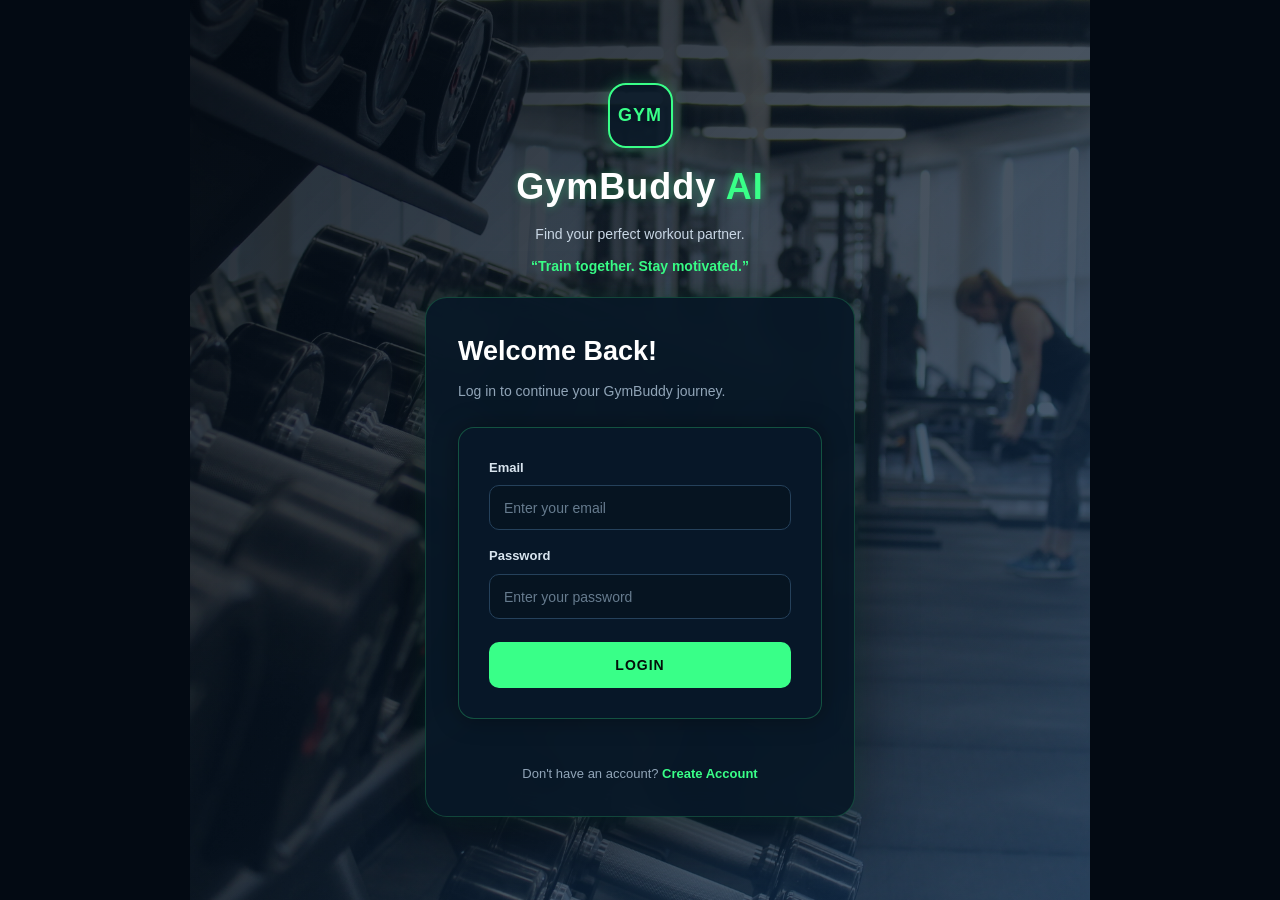
==== commit 30eca001: "Remove fitness dashboard from existing page" ====
--- a/frontend/dashboard.html
+++ b/frontend/dashboard.html
@@ -1,3 +1,5 @@
+
+
 <!DOCTYPE html>
 <html lang="en">
 
@@ -146,985 +148,8 @@
 </body>
 
 
-<div class="gb-dashboard">
-    <div class="gb-layout">
-
-        <!-- DESKTOP SIDEBAR -->
-        <aside class="gb-sidebar">
-            <div class="gb-brand">
-                <div class="gb-brand-icon">💪</div>
-                <span>GymBuddy AI</span>
-            </div>
-
-            <div class="gb-nav-label">WORKSPACE</div>
-
-            <nav class="gb-nav">
-                <a href="#gb-home" class="gb-active">
-                    <span class="gb-nav-icon">⌂</span> Dashboard
-                </a>
-                <a href="#gb-workouts">
-                    <span class="gb-nav-icon">🏋️</span> Workouts
-                </a>
-                <a href="#gb-progress">
-                    <span class="gb-nav-icon">📈</span> My Progress
-                </a>
-                <a href="#gb-goals">
-                    <span class="gb-nav-icon">🎯</span> Fitness Goals
-                </a>
-            </nav>
-
-            <div class="gb-sidebar-tip">
-                <span style="font-size:24px">✨</span>
-                <strong>Small steps matter!</strong>
-                <p>Consistency is more important than perfection. Keep showing up for yourself.</p>
-            </div>
-        </aside>
-
-        <!-- MAIN DASHBOARD -->
-        <main class="gb-main" id="gb-home">
-
-            <header class="gb-topbar">
-                <div>
-                    <h1 class="gb-page-title">Dashboard</h1>
-                    <p class="gb-page-subtitle">
-                        Your fitness journey, all in one place.
-                    </p>
-                </div>
-
-                <div class="gb-profile-chip">
-                    <div class="gb-profile-avatar" id="gb-avatar">G</div>
-                    <div class="gb-profile-details">
-                        <div class="gb-profile-name" id="gb-user-name">
-                            GymBuddy Member
-                        </div>
-                        <div class="gb-profile-caption">Fitness journey</div>
-                    </div>
-                </div>
-            </header>
-
-            <!-- WELCOME BANNER -->
-            <section class="gb-hero">
-                <div class="gb-hero-copy">
-                    <p class="gb-eyebrow">YOUR PERSONAL FITNESS SPACE</p>
-                    <h2 id="gb-welcome-title">
-                        Let's get stronger, one day at a time.
-                    </h2>
-                    <p>
-                        Build healthy habits, explore workout ideas, and
-                        take the next step toward your fitness goals.
-                    </p>
-
-                    <button class="gb-primary-button" type="button"
-                            id="gb-ask-ai">
-                        ✨ Ask GymBuddy AI <span>→</span>
-                    </button>
-                </div>
-
-                <div class="gb-hero-art" aria-hidden="true">🏆</div>
-            </section>
-
-            <!-- OVERVIEW CARDS -->
-            <div class="gb-section-heading">
-                <h3>Fitness Overview</h3>
-                <span>Sample values</span>
-            </div>
-
-            <section class="gb-stat-grid" aria-label="Fitness overview">
-
-                <article class="gb-stat-card">
-                    <div class="gb-stat-top">
-                        <span>Workouts completed</span>
-                        <span class="gb-stat-icon">🏋️</span>
-                    </div>
-                    <div class="gb-stat-value">0</div>
-                    <div class="gb-stat-caption">
-                        No completed workouts recorded yet
-                    </div>
-                </article>
-
-                <article class="gb-stat-card">
-                    <div class="gb-stat-top">
-                        <span>Active days</span>
-                        <span class="gb-stat-icon">📅</span>
-                    </div>
-                    <div class="gb-stat-value">0</div>
-                    <div class="gb-stat-caption">
-                        Start tracking your activity
-                    </div>
-                </article>
-
-                <article class="gb-stat-card">
-                    <div class="gb-stat-top">
-                        <span>Weekly goal</span>
-                        <span class="gb-stat-icon">🎯</span>
-                    </div>
-                    <div class="gb-stat-value">3 days</div>
-                    <div class="gb-stat-caption">
-                        Example goal; personalize it later
-                    </div>
-                </article>
-
-                <article class="gb-stat-card">
-                    <div class="gb-stat-top">
-                        <span>Goal progress</span>
-                        <span class="gb-stat-icon">📈</span>
-                    </div>
-                    <div class="gb-stat-value">0%</div>
-                    <div class="gb-stat-caption">
-                        Updates when workout tracking is connected
-                    </div>
-                </article>
-
-            </section>
-
-            <!-- WORKOUT SCHEDULE + GOALS -->
-            <section class="gb-content-grid">
-
-                <div class="gb-panel" id="gb-workouts">
-                    <h3 class="gb-panel-title">Suggested Workout Week</h3>
-                    <p class="gb-panel-description">
-                        An example schedule for planning your week.
-                        These sessions are not saved workout records.
-                    </p>
-
-                    <div class="gb-workout-list">
-
-                        <div class="gb-workout-row">
-                            <div class="gb-workout-icon">💪</div>
-                            <div class="gb-workout-copy">
-                                <strong>Full Body Workout</strong>
-                                <span>Beginner-friendly strength exercises</span>
-                            </div>
-                            <span class="gb-workout-day">MON</span>
-                        </div>
-
-                        <div class="gb-workout-row">
-                            <div class="gb-workout-icon">🚶</div>
-                            <div class="gb-workout-copy">
-                                <strong>Walking & Mobility</strong>
-                                <span>Light activity and gentle movement</span>
-                            </div>
-                            <span class="gb-workout-day">WED</span>
-                        </div>
-
-                        <div class="gb-workout-row">
-                            <div class="gb-workout-icon">🏃</div>
-                            <div class="gb-workout-copy">
-                                <strong>Strength & Conditioning</strong>
-                                <span>Adapt exercises to your fitness level</span>
-                            </div>
-                            <span class="gb-workout-day">FRI</span>
-                        </div>
-
-                    </div>
-                </div>
-
-                <div class="gb-panel" id="gb-goals">
-                    <h3 class="gb-panel-title">Your Fitness Goals</h3>
-                    <p class="gb-panel-description">
-                        Start with a goal that fits your schedule and ability.
-                    </p>
-
-                    <div class="gb-goal-box" id="gb-progress">
-                        <div class="gb-goal-top">
-                            <span>Weekly workout target</span>
-                            <span>0 / 3</span>
-                        </div>
-
-                        <div class="gb-progress-track">
-                            <div class="gb-progress-fill"
-                                 id="gb-progress-fill"></div>
-                        </div>
-
-                        <div class="gb-goal-caption">
-                            This is a sample target. Progress will update
-                            once completed workouts are connected to your account.
-                        </div>
-                    </div>
-
-                    <div class="gb-quick-actions">
-                        <button class="gb-action-button" type="button"
-                                id="gb-create-plan">
-                            <span>📝</span>
-                            <span>Create a workout plan</span>
-                        </button>
-
-                        <button class="gb-action-button" type="button"
-                                id="gb-recovery">
-                            <span>🌿</span>
-                            <span>Get recovery tips</span>
-                        </button>
-
-                        <button class="gb-action-button" type="button"
-                                id="gb-motivation">
-                            <span>✨</span>
-                            <span>Get fitness motivation</span>
-                        </button>
-                    </div>
-                </div>
-
-            </section>
-        </main>
-    </div>
-
-    <!-- MOBILE BOTTOM NAVIGATION -->
-    <nav class="gb-mobile-nav" aria-label="Mobile navigation">
-        <a href="#gb-home" class="gb-active">
-            <span>⌂</span><span>Home</span>
-        </a>
-        <a href="#gb-workouts">
-            <span>🏋️</span><span>Workouts</span>
-        </a>
-        <a href="#gb-progress">
-            <span>📈</span><span>Progress</span>
-        </a>
-        <a href="#gb-goals">
-            <span>🎯</span><span>Goals</span>
-        </a>
-    </nav>
-</div>
-
-
-<script>
-document.addEventListener("DOMContentLoaded", function () {
-    const storedName = localStorage.getItem("user_name");
-    const displayName = storedName
-        ? storedName.trim()
-        : "GymBuddy Member";
-
-    const nameElement = document.getElementById("gb-user-name");
-    const avatarElement = document.getElementById("gb-avatar");
-    const welcomeElement = document.getElementById("gb-welcome-title");
-
-    if (nameElement) {
-        nameElement.textContent = displayName || "GymBuddy Member";
-    }
-
-    if (avatarElement) {
-        avatarElement.textContent =
-            (displayName || "G").charAt(0).toUpperCase();
-    }
-
-    if (welcomeElement && displayName !== "GymBuddy Member") {
-        welcomeElement.textContent =
-            "Let's get stronger, " + displayName + "!";
-    }
-
-    // Connect dashboard actions to the existing chat.
-    function askGymBuddy(prompt) {
-        const chatBox = document.getElementById("gymbuddy-chat-box");
-        const chatButton = document.getElementById("gymbuddy-chat-button");
-        const chatInput = document.getElementById("gymbuddy-chat-input");
-        const chatForm = document.getElementById("gymbuddy-chat-form");
-
-        if (!chatBox || !chatButton || !chatInput || !chatForm) {
-            alert("GymBuddy AI chat could not be found on this page.");
-            return;
-        }
-
-        if (!chatBox.classList.contains("gymbuddy-open")) {
-            chatButton.click();
-        }
-
-        chatInput.value = prompt;
-        chatInput.focus();
-
-        // Submit through the existing chat handler.
-        chatForm.requestSubmit();
-    }
-
-    document.getElementById("gb-ask-ai")?.addEventListener("click", () => {
-        askGymBuddy("Help me choose a realistic fitness goal.");
-    });
-
-    document.getElementById("gb-create-plan")?.addEventListener("click", () => {
-        askGymBuddy(
-            "Create a beginner-friendly workout plan for 3 days a week."
-        );
-    });
-
-    document.getElementById("gb-recovery")?.addEventListener("click", () => {
-        askGymBuddy("Give me safe post-workout recovery tips.");
-    });
-
-    document.getElementById("gb-motivation")?.addEventListener("click", () => {
-        askGymBuddy("Help me stay consistent with my fitness goals.");
-    });
-
-    // Highlight the selected desktop or mobile navigation link.
-    document.querySelectorAll(
-        ".gb-nav a, .gb-mobile-nav a"
-    ).forEach(link => {
-        link.addEventListener("click", () => {
-            const target = link.getAttribute("href");
-
-            document.querySelectorAll(
-                ".gb-nav a, .gb-mobile-nav a"
-            ).forEach(item => {
-                item.classList.toggle(
-                    "gb-active",
-                    item.getAttribute("href") === target
-                );
-            });
-        });
-    });
-});
-</script>
-
 <!-- GymBuddy AI Floating Chat -->
 
-
-
-<style>
-    /* GymBuddy dashboard styles */
-    .gb-dashboard,
-    .gb-dashboard * {
-        box-sizing: border-box;
-    }
-
-    .gb-dashboard {
-        --gb-blue: #2563eb;
-        --gb-purple: #4f46e5;
-        --gb-ink: #172033;
-        --gb-muted: #718096;
-        --gb-border: #e7ebf2;
-        min-height: 100vh;
-        color: var(--gb-ink);
-        background: #f5f7fb;
-        font-family: Inter, -apple-system, BlinkMacSystemFont,
-            "Segoe UI", sans-serif;
-    }
-
-    .gb-layout {
-        display: grid;
-        grid-template-columns: 235px minmax(0, 1fr);
-        min-height: 100vh;
-    }
-
-    .gb-sidebar {
-        position: sticky;
-        top: 0;
-        display: flex;
-        flex-direction: column;
-        gap: 28px;
-        height: 100vh;
-        padding: 27px 17px;
-        background: #fff;
-        border-right: 1px solid var(--gb-border);
-    }
-
-    .gb-brand {
-        display: flex;
-        align-items: center;
-        gap: 11px;
-        padding: 0 8px;
-        font-size: 19px;
-        font-weight: 800;
-        letter-spacing: -0.5px;
-    }
-
-    .gb-brand-icon {
-        display: grid;
-        place-items: center;
-        width: 42px;
-        height: 42px;
-        border-radius: 13px;
-        color: white;
-        background: linear-gradient(135deg, #2563eb, #6366f1);
-        font-size: 22px;
-    }
-
-    .gb-nav-label {
-        padding: 0 10px;
-        color: #9aa4b5;
-        font-size: 10px;
-        font-weight: 800;
-        letter-spacing: 1.3px;
-        text-transform: uppercase;
-    }
-
-    .gb-nav {
-        display: grid;
-        gap: 7px;
-    }
-
-    .gb-nav a {
-        display: flex;
-        align-items: center;
-        gap: 12px;
-        padding: 12px;
-        border-radius: 12px;
-        color: #667085;
-        font-size: 13px;
-        font-weight: 650;
-        text-decoration: none;
-        transition: background 0.2s, color 0.2s;
-    }
-
-    .gb-nav a:hover,
-    .gb-nav a.gb-active {
-        color: #2458d3;
-        background: #edf3ff;
-    }
-
-    .gb-nav-icon {
-        width: 23px;
-        text-align: center;
-        font-size: 18px;
-    }
-
-    .gb-sidebar-tip {
-        margin-top: auto;
-        padding: 17px;
-        border: 1px solid #dce7ff;
-        border-radius: 16px;
-        background: linear-gradient(145deg, #eff6ff, #f5f3ff);
-    }
-
-    .gb-sidebar-tip strong {
-        display: block;
-        margin: 8px 0;
-        font-size: 13px;
-    }
-
-    .gb-sidebar-tip p {
-        margin: 0;
-        color: #667085;
-        font-size: 12px;
-        line-height: 1.6;
-    }
-
-    .gb-main {
-        min-width: 0;
-        padding: 30px clamp(18px, 3vw, 42px);
-    }
-
-    .gb-topbar {
-        display: flex;
-        align-items: center;
-        justify-content: space-between;
-        gap: 16px;
-        margin-bottom: 30px;
-    }
-
-    .gb-page-title {
-        margin: 0;
-        font-size: clamp(23px, 2.5vw, 30px);
-        font-weight: 800;
-        letter-spacing: -1px;
-    }
-
-    .gb-page-subtitle {
-        margin: 7px 0 0;
-        color: var(--gb-muted);
-        font-size: 13px;
-    }
-
-    .gb-profile-chip {
-        display: flex;
-        align-items: center;
-        gap: 10px;
-        padding: 8px 12px;
-        border: 1px solid var(--gb-border);
-        border-radius: 14px;
-        background: white;
-    }
-
-    .gb-profile-avatar {
-        display: grid;
-        place-items: center;
-        width: 38px;
-        height: 38px;
-        border-radius: 12px;
-        color: #fff;
-        background: linear-gradient(135deg, #2563eb, #8b5cf6);
-        font-weight: 800;
-    }
-
-    .gb-profile-name {
-        max-width: 160px;
-        overflow: hidden;
-        font-size: 12px;
-        font-weight: 750;
-        text-overflow: ellipsis;
-        white-space: nowrap;
-    }
-
-    .gb-profile-caption {
-        margin-top: 3px;
-        color: var(--gb-muted);
-        font-size: 11px;
-    }
-
-    .gb-hero {
-        position: relative;
-        display: flex;
-        align-items: center;
-        justify-content: space-between;
-        gap: 22px;
-        overflow: hidden;
-        margin-bottom: 24px;
-        padding: clamp(23px, 4vw, 38px);
-        border-radius: 23px;
-        color: white;
-        background: linear-gradient(115deg, #1d4ed8, #4338ca 75%, #6366f1);
-        box-shadow: 0 12px 30px rgba(37, 99, 235, 0.16);
-    }
-
-    .gb-hero::after {
-        position: absolute;
-        right: -55px;
-        bottom: -110px;
-        width: 280px;
-        height: 280px;
-        border: 1px solid rgba(255,255,255,0.15);
-        border-radius: 50%;
-        content: "";
-        box-shadow: 0 0 0 35px rgba(255,255,255,0.04),
-                    0 0 0 70px rgba(255,255,255,0.04);
-        pointer-events: none;
-    }
-
-    .gb-hero-copy {
-        position: relative;
-        z-index: 1;
-        max-width: 540px;
-    }
-
-    .gb-eyebrow {
-        margin: 0 0 12px;
-        color: #dbeafe;
-        font-size: 11px;
-        font-weight: 800;
-        letter-spacing: 1.5px;
-        text-transform: uppercase;
-    }
-
-    .gb-hero h2 {
-        margin: 0;
-        font-size: clamp(25px, 3vw, 36px);
-        letter-spacing: -1.1px;
-        line-height: 1.2;
-    }
-
-    .gb-hero p {
-        margin: 12px 0 20px;
-        color: #e0e7ff;
-        font-size: 13px;
-        line-height: 1.8;
-    }
-
-    .gb-primary-button {
-        display: inline-flex;
-        align-items: center;
-        justify-content: center;
-        gap: 8px;
-        padding: 12px 16px;
-        border: none;
-        border-radius: 11px;
-        color: #1d4ed8;
-        background: white;
-        font-size: 12px;
-        font-weight: 800;
-        text-decoration: none;
-        cursor: pointer;
-        transition: transform 0.2s;
-    }
-
-    .gb-primary-button:hover {
-        transform: translateY(-2px);
-    }
-
-    .gb-hero-art {
-        position: relative;
-        z-index: 1;
-        flex-shrink: 0;
-        font-size: clamp(60px, 8vw, 92px);
-        filter: drop-shadow(0 10px 12px rgba(0,0,0,0.12));
-    }
-
-    .gb-section-heading {
-        display: flex;
-        align-items: center;
-        justify-content: space-between;
-        gap: 12px;
-        margin: 28px 0 15px;
-    }
-
-    .gb-section-heading h3 {
-        margin: 0;
-        font-size: 17px;
-        font-weight: 800;
-    }
-
-    .gb-section-heading span {
-        color: var(--gb-muted);
-        font-size: 11px;
-    }
-
-    .gb-stat-grid {
-        display: grid;
-        grid-template-columns: repeat(4, minmax(0, 1fr));
-        gap: 15px;
-    }
-
-    .gb-stat-card {
-        min-width: 0;
-        padding: 19px;
-        border: 1px solid var(--gb-border);
-        border-radius: 17px;
-        background: white;
-        transition: transform 0.2s, box-shadow 0.2s;
-    }
-
-    .gb-stat-card:hover {
-        transform: translateY(-3px);
-        box-shadow: 0 10px 24px rgba(15, 23, 42, 0.05);
-    }
-
-    .gb-stat-top {
-        display: flex;
-        align-items: center;
-        justify-content: space-between;
-        gap: 8px;
-        color: var(--gb-muted);
-        font-size: 11px;
-        font-weight: 650;
-    }
-
-    .gb-stat-icon {
-        display: grid;
-        place-items: center;
-        width: 36px;
-        height: 36px;
-        flex-shrink: 0;
-        border-radius: 11px;
-        background: #edf3ff;
-        font-size: 18px;
-    }
-
-    .gb-stat-value {
-        margin-top: 16px;
-        font-size: clamp(21px, 2.5vw, 29px);
-        font-weight: 850;
-        letter-spacing: -1px;
-    }
-
-    .gb-stat-caption {
-        margin-top: 6px;
-        color: #8a94a6;
-        font-size: 11px;
-        line-height: 1.5;
-    }
-
-    .gb-content-grid {
-        display: grid;
-        grid-template-columns: minmax(0, 1.5fr) minmax(240px, 1fr);
-        gap: 18px;
-        margin-top: 25px;
-    }
-
-    .gb-panel {
-        min-width: 0;
-        padding: 22px;
-        border: 1px solid var(--gb-border);
-        border-radius: 18px;
-        background: white;
-    }
-
-    .gb-panel-title {
-        margin: 0;
-        font-size: 15px;
-        font-weight: 800;
-    }
-
-    .gb-panel-description {
-        margin: 6px 0 19px;
-        color: var(--gb-muted);
-        font-size: 12px;
-        line-height: 1.6;
-    }
-
-    .gb-workout-list {
-        display: grid;
-        gap: 10px;
-    }
-
-    .gb-workout-row {
-        display: flex;
-        align-items: center;
-        gap: 12px;
-        padding: 13px;
-        border: 1px solid #edf0f5;
-        border-radius: 13px;
-        background: #fff;
-    }
-
-    .gb-workout-icon {
-        display: grid;
-        place-items: center;
-        width: 43px;
-        height: 43px;
-        flex-shrink: 0;
-        border-radius: 12px;
-        background: #eff6ff;
-        font-size: 21px;
-    }
-
-    .gb-workout-copy {
-        flex: 1;
-        min-width: 0;
-    }
-
-    .gb-workout-copy strong {
-        display: block;
-        font-size: 12px;
-    }
-
-    .gb-workout-copy span {
-        display: block;
-        margin-top: 5px;
-        color: var(--gb-muted);
-        font-size: 11px;
-    }
-
-    .gb-workout-day {
-        flex-shrink: 0;
-        padding: 6px 8px;
-        border-radius: 8px;
-        color: #2458d3;
-        background: #edf3ff;
-        font-size: 10px;
-        font-weight: 800;
-    }
-
-    .gb-goal-box {
-        padding: 16px;
-        border-radius: 14px;
-        background: #f8faff;
-    }
-
-    .gb-goal-top {
-        display: flex;
-        align-items: center;
-        justify-content: space-between;
-        gap: 12px;
-        font-size: 12px;
-        font-weight: 750;
-    }
-
-    .gb-progress-track {
-        height: 9px;
-        overflow: hidden;
-        margin: 14px 0 9px;
-        border-radius: 99px;
-        background: #e5eaf3;
-    }
-
-    .gb-progress-fill {
-        width: 0;
-        height: 100%;
-        border-radius: inherit;
-        background: linear-gradient(90deg, #2563eb, #818cf8);
-        transition: width 0.8s ease;
-    }
-
-    .gb-goal-caption {
-        color: var(--gb-muted);
-        font-size: 11px;
-        line-height: 1.6;
-    }
-
-    .gb-quick-actions {
-        display: grid;
-        gap: 10px;
-        margin-top: 16px;
-    }
-
-    .gb-action-button {
-        display: flex;
-        align-items: center;
-        gap: 11px;
-        width: 100%;
-        padding: 13px;
-        border: 1px solid var(--gb-border);
-        border-radius: 12px;
-        color: var(--gb-ink);
-        background: #fff;
-        font-size: 12px;
-        font-weight: 700;
-        text-align: left;
-        cursor: pointer;
-        transition: border-color 0.2s, background 0.2s;
-    }
-
-    .gb-action-button:hover {
-        border-color: #b9ccff;
-        background: #f7f9ff;
-    }
-
-    .gb-action-button span:first-child {
-        font-size: 19px;
-    }
-
-    .gb-mobile-nav,
-    .gb-mobile-menu-button {
-        display: none;
-    }
-
-    @media (max-width: 1150px) {
-        .gb-stat-grid {
-            grid-template-columns: repeat(2, minmax(0, 1fr));
-        }
-
-        .gb-content-grid {
-            grid-template-columns: minmax(0, 1.2fr) minmax(220px, 1fr);
-        }
-    }
-
-    @media (max-width: 820px) {
-        .gb-layout {
-            grid-template-columns: minmax(0, 1fr);
-        }
-
-        .gb-sidebar {
-            display: none;
-        }
-
-        .gb-main {
-            padding: 22px 18px 95px;
-        }
-
-        .gb-content-grid {
-            grid-template-columns: minmax(0, 1fr);
-        }
-
-        .gb-mobile-nav {
-            position: fixed;
-            right: 0;
-            bottom: 0;
-            left: 0;
-            z-index: 9000;
-            display: flex;
-            justify-content: space-around;
-            gap: 5px;
-            padding: 10px 7px max(10px, env(safe-area-inset-bottom));
-            border-top: 1px solid var(--gb-border);
-            background: rgba(255,255,255,0.96);
-            backdrop-filter: blur(14px);
-        }
-
-        .gb-mobile-nav a {
-            display: grid;
-            justify-items: center;
-            gap: 4px;
-            min-width: 0;
-            padding: 5px;
-            color: #667085;
-            font-size: 10px;
-            text-decoration: none;
-        }
-
-        .gb-mobile-nav a span:first-child {
-            font-size: 19px;
-        }
-
-        .gb-mobile-nav a.gb-active {
-            color: #2563eb;
-            font-weight: 800;
-        }
-    }
-
-    @media (max-width: 480px) {
-        .gb-main {
-            padding: 18px 13px 90px;
-        }
-
-        .gb-topbar {
-            margin-bottom: 22px;
-        }
-
-        .gb-page-title {
-            font-size: 23px;
-        }
-
-        .gb-profile-chip {
-            padding: 6px;
-            border: none;
-            background: transparent;
-        }
-
-        .gb-profile-details {
-            display: none;
-        }
-
-        .gb-hero {
-            align-items: flex-start;
-            gap: 8px;
-            padding: 24px 18px;
-            border-radius: 18px;
-        }
-
-        .gb-hero h2 {
-            font-size: 26px;
-        }
-
-        .gb-hero p {
-            font-size: 12px;
-        }
-
-        .gb-hero-art {
-            font-size: 47px;
-        }
-
-        .gb-stat-grid {
-            gap: 10px;
-        }
-
-        .gb-stat-card {
-            padding: 14px;
-            border-radius: 14px;
-        }
-
-        .gb-stat-top {
-            align-items: flex-start;
-            font-size: 10px;
-        }
-
-        .gb-stat-icon {
-            width: 31px;
-            height: 31px;
-            font-size: 15px;
-        }
-
-        .gb-stat-value {
-            font-size: 23px;
-        }
-
-        .gb-panel {
-            padding: 16px;
-        }
-
-        .gb-workout-row {
-            gap: 9px;
-            padding: 10px;
-        }
-
-        .gb-workout-day {
-            font-size: 9px;
-        }
-    }
-
-    @media (prefers-reduced-motion: reduce) {
-        .gb-dashboard *,
-        .gb-dashboard *::before,
-        .gb-dashboard *::after {
-            scroll-behavior: auto !important;
-            animation: none !important;
-            transition: none !important;
-        }
-    }
-</style>
 
 <!-- ==========================================
      GYMBUDDY AI CHAT WIDGET
@@ -1866,4 +891,4 @@
     });
 </script>
 
-</html>+</html>
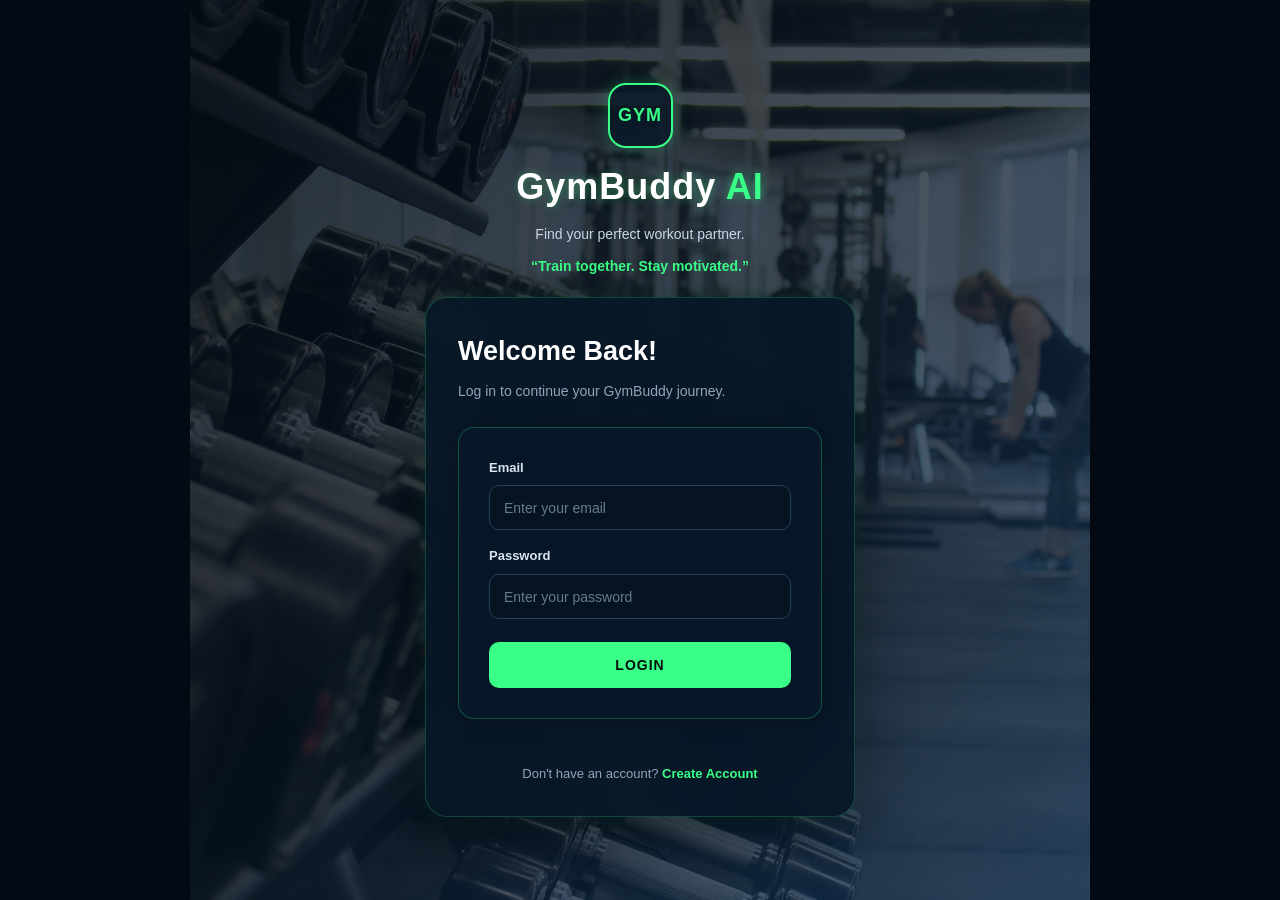
==== commit 86c428a9: "Fix dashboard and add AI chat" ====
--- a/frontend/dashboard.html
+++ b/frontend/dashboard.html
@@ -1,894 +1,740 @@
-
-
 <!DOCTYPE html>
 <html lang="en">
-
 <head>
-
     <meta charset="UTF-8">
-
-    <meta
-        name="viewport"
-        content="width=device-width, initial-scale=1.0"
+    <meta name="viewport" content="width=device-width, initial-scale=1.0">
+    <title>Dashboard - GymBuddy AI</title>
+
+    <link rel="stylesheet" href="css/style.css">
+
+    <style>
+        /* Fitness Dashboard link */
+        .fitness-dashboard-link-wrap {
+            margin: 18px 0;
+        }
+
+        .fitness-dashboard-btn {
+            display: inline-flex;
+            align-items: center;
+            justify-content: center;
+            gap: 9px;
+            padding: 13px 20px;
+            border-radius: 11px;
+            color: white;
+            background: linear-gradient(135deg, #7668ff, #5141df);
+            text-decoration: none;
+            font-size: 14px;
+            font-weight: 700;
+            box-shadow: 0 6px 18px rgba(81, 65, 223, 0.2);
+            transition: 0.2s ease;
+        }
+
+        .fitness-dashboard-btn:hover {
+            transform: translateY(-2px);
+            box-shadow: 0 9px 22px rgba(81, 65, 223, 0.28);
+        }
+
+        /* Floating AI chat button */
+        #gymbuddy-chat-button,
+        #gymbuddy-chat-box,
+        #gymbuddy-chat-box * {
+            box-sizing: border-box;
+            font-family: Inter, -apple-system, BlinkMacSystemFont,
+                "Segoe UI", sans-serif;
+        }
+
+        #gymbuddy-chat-button {
+            position: fixed;
+            right: 26px;
+            bottom: 26px;
+            z-index: 9999;
+            display: flex;
+            align-items: center;
+            gap: 11px;
+            padding: 14px 21px;
+            border: none;
+            border-radius: 50px;
+            color: white;
+            background: linear-gradient(135deg, #2563eb, #4f46e5);
+            font-size: 14px;
+            font-weight: 700;
+            cursor: pointer;
+            box-shadow: 0 8px 28px rgba(37, 99, 235, 0.32);
+        }
+
+        #gymbuddy-chat-button:hover {
+            transform: translateY(-3px);
+        }
+
+        .gymbuddy-launcher-icon {
+            font-size: 21px;
+        }
+
+        /* Chat window */
+        #gymbuddy-chat-box {
+            position: fixed;
+            right: 26px;
+            bottom: 94px;
+            z-index: 9999;
+            display: none;
+            flex-direction: column;
+            width: 390px;
+            max-width: calc(100vw - 32px);
+            height: 570px;
+            max-height: calc(100vh - 120px);
+            overflow: hidden;
+            border: 1px solid #e2e8f0;
+            border-radius: 22px;
+            color: #0f172a;
+            background: white;
+            box-shadow: 0 22px 65px rgba(15, 23, 42, 0.22);
+        }
+
+        #gymbuddy-chat-box.gymbuddy-open {
+            display: flex;
+        }
+
+        #gymbuddy-chat-header {
+            display: flex;
+            align-items: center;
+            gap: 12px;
+            padding: 17px;
+            color: white;
+            background: linear-gradient(120deg, #1d4ed8, #4338ca);
+        }
+
+        .gymbuddy-avatar {
+            display: grid;
+            place-items: center;
+            flex-shrink: 0;
+            width: 46px;
+            height: 46px;
+            border-radius: 15px;
+            background: rgba(255,255,255,0.16);
+            font-size: 24px;
+        }
+
+        .gymbuddy-header-info {
+            flex: 1;
+            min-width: 0;
+        }
+
+        .gymbuddy-header-title {
+            margin: 0;
+            color: white;
+            font-size: 16px;
+        }
+
+        .gymbuddy-header-status {
+            display: flex;
+            align-items: center;
+            gap: 6px;
+            margin-top: 5px;
+            color: #dbeafe;
+            font-size: 12px;
+        }
+
+        .gymbuddy-status-dot {
+            width: 8px;
+            height: 8px;
+            border-radius: 50%;
+            background: #4ade80;
+        }
+
+        #gymbuddy-chat-close {
+            display: grid;
+            place-items: center;
+            width: 35px;
+            height: 35px;
+            border: none;
+            border-radius: 10px;
+            color: white;
+            background: rgba(255,255,255,0.13);
+            font-size: 24px;
+            cursor: pointer;
+        }
+
+        /* Chat messages */
+        #gymbuddy-chat-messages {
+            flex: 1;
+            min-height: 0;
+            overflow-y: auto;
+            padding: 18px 15px;
+            background: #f8fafc;
+        }
+
+        .gymbuddy-welcome {
+            margin-bottom: 18px;
+            text-align: center;
+        }
+
+        .gymbuddy-welcome-icon {
+            display: grid;
+            place-items: center;
+            width: 55px;
+            height: 55px;
+            margin: 0 auto 10px;
+            border-radius: 18px;
+            background: #dbeafe;
+            font-size: 27px;
+        }
+
+        .gymbuddy-welcome h3 {
+            margin: 0 0 6px;
+            font-size: 17px;
+        }
+
+        .gymbuddy-welcome p {
+            margin: 0;
+            color: #64748b;
+            font-size: 13px;
+            line-height: 1.6;
+        }
+
+        .gymbuddy-message {
+            width: fit-content;
+            max-width: 88%;
+            margin-bottom: 13px;
+            padding: 12px 14px;
+            border-radius: 16px;
+            font-size: 14px;
+            line-height: 1.65;
+            white-space: pre-wrap;
+            overflow-wrap: anywhere;
+        }
+
+        .gymbuddy-user {
+            margin-left: auto;
+            border-bottom-right-radius: 5px;
+            color: white;
+            background: linear-gradient(135deg, #2563eb, #4f46e5);
+        }
+
+        .gymbuddy-bot {
+            margin-right: auto;
+            border: 1px solid #e2e8f0;
+            border-bottom-left-radius: 5px;
+            color: #1e293b;
+            background: white;
+        }
+
+        #gymbuddy-suggestions {
+            display: flex;
+            flex-wrap: wrap;
+            gap: 7px;
+            margin: 4px 0 15px;
+        }
+
+        .gymbuddy-suggestion {
+            padding: 9px 11px;
+            border: 1px solid #bfdbfe;
+            border-radius: 12px;
+            color: #1d4ed8;
+            background: #eff6ff;
+            font-size: 12px;
+            text-align: left;
+            cursor: pointer;
+        }
+
+        .gymbuddy-suggestion:hover {
+            background: #dbeafe;
+        }
+
+        .gymbuddy-typing {
+            display: flex;
+            align-items: center;
+            gap: 5px;
+            min-height: 42px;
+        }
+
+        .gymbuddy-typing span {
+            width: 7px;
+            height: 7px;
+            border-radius: 50%;
+            background: #64748b;
+            animation: typing 1s infinite ease-in-out;
+        }
+
+        .gymbuddy-typing span:nth-child(2) {
+            animation-delay: 0.15s;
+        }
+
+        .gymbuddy-typing span:nth-child(3) {
+            animation-delay: 0.3s;
+        }
+
+        @keyframes typing {
+            0%, 60%, 100% {
+                opacity: 0.35;
+                transform: translateY(0);
+            }
+            30% {
+                opacity: 1;
+                transform: translateY(-5px);
+            }
+        }
+
+        /* Chat input */
+        #gymbuddy-chat-footer {
+            flex-shrink: 0;
+            padding: 12px 14px 10px;
+            border-top: 1px solid #e2e8f0;
+            background: white;
+        }
+
+        #gymbuddy-chat-form {
+            display: flex;
+            align-items: center;
+            gap: 8px;
+        }
+
+        #gymbuddy-chat-input {
+            flex: 1;
+            width: 0;
+            min-width: 0;
+            padding: 12px 14px;
+            border: 1px solid #dbe3ef;
+            border-radius: 14px;
+            outline: none;
+            color: #0f172a;
+            background: #f8fafc;
+            font-size: 14px;
+        }
+
+        #gymbuddy-chat-input:focus {
+            border-color: #60a5fa;
+            background: white;
+        }
+
+        #gymbuddy-chat-send {
+            display: grid;
+            place-items: center;
+            flex-shrink: 0;
+            width: 44px;
+            height: 44px;
+            border: none;
+            border-radius: 13px;
+            color: white;
+            background: #2563eb;
+            font-size: 18px;
+            cursor: pointer;
+        }
+
+        #gymbuddy-chat-send:disabled {
+            opacity: 0.55;
+            cursor: wait;
+        }
+
+        .gymbuddy-footer-note {
+            margin: 8px 0 0;
+            color: #94a3b8;
+            font-size: 10px;
+            text-align: center;
+        }
+
+        @media (max-width: 480px) {
+            #gymbuddy-chat-button {
+                right: 16px;
+                bottom: 16px;
+                padding: 13px 17px;
+            }
+
+            #gymbuddy-chat-box {
+                right: 8px;
+                bottom: 76px;
+                width: calc(100vw - 16px);
+                max-width: none;
+                height: min(620px, calc(100vh - 90px));
+                max-height: calc(100vh - 90px);
+                border-radius: 19px;
+            }
+
+            #gymbuddy-chat-header {
+                padding: 14px;
+            }
+
+            #gymbuddy-chat-messages {
+                padding: 15px 12px;
+            }
+
+            .gymbuddy-message {
+                max-width: 92%;
+            }
+        }
+    </style>
+</head>
+
+<body onload="requireLogin()">
+
+    <main>
+        <h1>GymBuddy AI</h1>
+
+        <h2>Welcome, <span id="userName">User</span>!</h2>
+
+        <p>
+            Find a compatible workout partner based on your fitness profile,
+            preferences, and schedule.
+        </p>
+
+        <!-- USER INFORMATION -->
+        <section>
+            <h2>My Information</h2>
+            <div id="userInfo">
+                <p>Loading information...</p>
+            </div>
+        </section>
+
+        <!-- FITNESS PROFILE -->
+        <section>
+            <h2>Fitness Profile</h2>
+            <div id="fitnessInfo">
+                <p>Loading fitness profile...</p>
+            </div>
+        </section>
+
+        <!-- WORKOUT PREFERENCES -->
+        <section>
+            <h2>Workout Preferences</h2>
+            <div id="preferenceInfo">
+                <p>Loading preferences...</p>
+            </div>
+        </section>
+
+        <!-- SCHEDULE -->
+        <section>
+            <h2>My Schedule</h2>
+            <div id="dashboardSchedule">
+                <p>Loading schedule...</p>
+            </div>
+        </section>
+
+        <!-- WORKOUT PARTNER ACTIONS -->
+        <section class="dashboard-actions">
+            <h2>Workout Partner</h2>
+
+            <div class="action-buttons">
+                <button
+                    type="button"
+                    class="dashboard-action-button"
+                    onclick="goToRecommendations()"
+                >
+                    <span class="action-icon">🤝</span>
+                    <span>
+                        <strong>Find Workout Partners</strong>
+                        <small>Discover compatible workout buddies</small>
+                    </span>
+                </button>
+
+                <button
+                    type="button"
+                    class="dashboard-action-button"
+                    onclick="goToProfile()"
+                >
+                    <span class="action-icon">👤</span>
+                    <span>
+                        <strong>View My Profile</strong>
+                        <small>View and manage your fitness information</small>
+                    </span>
+                </button>
+            </div>
+
+            <!-- FITNESS DASHBOARD LINK -->
+            <div class="fitness-dashboard-link-wrap">
+                <a
+                    href="fitness-dashboard.html"
+                    class="fitness-dashboard-btn"
+                >
+                    🏋️ Open Fitness Dashboard
+                </a>
+            </div>
+
+            <button
+                type="button"
+                class="logout-button"
+                onclick="logout()"
+            >
+                Logout
+            </button>
+        </section>
+    </main>
+
+    <!-- GYMBUDDY AI CHAT BUTTON -->
+    <button
+        id="gymbuddy-chat-button"
+        type="button"
+        aria-controls="gymbuddy-chat-box"
+        aria-expanded="false"
+        aria-label="Open GymBuddy AI chat"
     >
-
-    <title>Dashboard - GymBuddy AI</title>
-
-    <link
-        rel="stylesheet"
-        href="css/style.css"
+        <span class="gymbuddy-launcher-icon">💬</span>
+        <span>Chat with GymBuddy AI</span>
+    </button>
+
+    <!-- GYMBUDDY AI CHAT WINDOW -->
+    <section
+        id="gymbuddy-chat-box"
+        role="dialog"
+        aria-label="GymBuddy AI chat"
+        aria-hidden="true"
     >
-
-</head>
-
-<body onload="requireLogin()">
-
-    <h1>GymBuddy AI</h1>
-
-    <h2>
-        Welcome, <span id="userName">User</span>!
-    </h2>
-
-    <p>
-        Find a compatible workout partner based on
-        your fitness profile, preferences, and schedule.
-    </p>
-
-
-    <!-- USER INFORMATION -->
-
-    <section>
-
-        <h2>My Information</h2>
-
-        <div id="userInfo">
-
-            <p>Loading information...</p>
-
+        <div id="gymbuddy-chat-header">
+            <div class="gymbuddy-avatar">💪</div>
+
+            <div class="gymbuddy-header-info">
+                <h2 class="gymbuddy-header-title">GymBuddy AI</h2>
+
+                <div class="gymbuddy-header-status">
+                    <span class="gymbuddy-status-dot"></span>
+                    Your fitness assistant
+                </div>
+            </div>
+
+            <button
+                id="gymbuddy-chat-close"
+                type="button"
+                aria-label="Close chat"
+            >&times;</button>
         </div>
 
+        <div id="gymbuddy-chat-messages" aria-live="polite">
+            <div class="gymbuddy-welcome">
+                <div class="gymbuddy-welcome-icon">🏋️</div>
+                <h3>Let's reach your goals!</h3>
+                <p>Ask me about workouts, exercise, recovery, and fitness.</p>
+            </div>
+
+            <div class="gymbuddy-message gymbuddy-bot">
+                Hi! I'm GymBuddy AI. How can I help with your fitness journey today?
+            </div>
+
+            <div id="gymbuddy-suggestions">
+                <button
+                    class="gymbuddy-suggestion"
+                    type="button"
+                    data-prompt="Create a beginner workout plan for 3 days a week."
+                >
+                    💪 Beginner workout
+                </button>
+
+                <button
+                    class="gymbuddy-suggestion"
+                    type="button"
+                    data-prompt="Give me some safe post-workout recovery tips."
+                >
+                    🌿 Recovery tips
+                </button>
+
+                <button
+                    class="gymbuddy-suggestion"
+                    type="button"
+                    data-prompt="How can I stay consistent with my fitness goals?"
+                >
+                    🎯 Fitness motivation
+                </button>
+            </div>
+        </div>
+
+        <div id="gymbuddy-chat-footer">
+            <form id="gymbuddy-chat-form">
+                <input
+                    id="gymbuddy-chat-input"
+                    type="text"
+                    placeholder="Ask about your fitness..."
+                    autocomplete="off"
+                    aria-label="Your message"
+                    required
+                >
+
+                <button
+                    id="gymbuddy-chat-send"
+                    type="submit"
+                    aria-label="Send message"
+                >➤</button>
+            </form>
+
+            <p class="gymbuddy-footer-note">
+                GymBuddy AI can make mistakes. Exercise safely.
+            </p>
+        </div>
     </section>
 
-
-    <!-- FITNESS PROFILE -->
-
-    <section>
-
-        <h2>Fitness Profile</h2>
-
-        <div id="fitnessInfo">
-
-            <p>Loading fitness profile...</p>
-
-        </div>
-
-    </section>
-
-
-    <!-- WORKOUT PREFERENCES -->
-
-    <section>
-
-        <h2>Workout Preferences</h2>
-
-        <div id="preferenceInfo">
-
-            <p>Loading preferences...</p>
-
-        </div>
-
-    </section>
-
-
-    <!-- SCHEDULE -->
-
-    <section>
-
-        <h2>My Schedule</h2>
-
-        <div id="dashboardSchedule">
-
-            <p>Loading schedule...</p>
-
-        </div>
-
-    </section>
-
-
-    <!-- ACTION BUTTONS -->
-
-    <section class="dashboard-actions">
-
-    <h2>Workout Partner</h2>
-
-    <div class="action-buttons">
-
-        <button
-            type="button"
-            class="dashboard-action-button"
-            onclick="goToRecommendations()"
-        >
-            <span class="action-icon">🤝</span>
-            <span>
-                <strong>Find Workout Partners</strong>
-                <small>
-                    Discover compatible workout buddies
-                </small>
-            </span>
-        </button>
-
-        <button
-            type="button"
-            class="dashboard-action-button"
-            onclick="goToProfile()"
-        >
-            <span class="action-icon">👤</span>
-            <span>
-                <strong>View My Profile</strong>
-                <small>
-                    View and manage your fitness information
-                </small>
-            </span>
-        </button>
-
-    </div>
-
-    <button
-        type="button"
-        class="logout-button"
-        onclick="logout()"
-    >
-        Logout
-    </button>
-
-</section>
-
-<script src="js/app.js"></script>
+    <!-- Existing dashboard functions -->
+    <script src="js/app.js"></script>
+
+    <!-- GYMBUDDY AI CHAT FUNCTIONALITY -->
+    <script>
+        (() => {
+            const chatButton = document.getElementById("gymbuddy-chat-button");
+            const chatBox = document.getElementById("gymbuddy-chat-box");
+            const closeButton = document.getElementById("gymbuddy-chat-close");
+            const chatForm = document.getElementById("gymbuddy-chat-form");
+            const chatInput = document.getElementById("gymbuddy-chat-input");
+            const chatMessages = document.getElementById("gymbuddy-chat-messages");
+            const chatSend = document.getElementById("gymbuddy-chat-send");
+            const suggestions = document.getElementById("gymbuddy-suggestions");
+
+            const GYMBUDDY_API =
+                "https://gymbuddy-ai-production.up.railway.app";
+
+            let isSending = false;
+
+            function openChat() {
+                chatBox.classList.add("gymbuddy-open");
+                chatBox.setAttribute("aria-hidden", "false");
+                chatButton.setAttribute("aria-expanded", "true");
+                chatInput.focus();
+            }
+
+            function closeChat() {
+                chatBox.classList.remove("gymbuddy-open");
+                chatBox.setAttribute("aria-hidden", "true");
+                chatButton.setAttribute("aria-expanded", "false");
+                chatButton.focus();
+            }
+
+            chatButton.addEventListener("click", () => {
+                if (chatBox.classList.contains("gymbuddy-open")) {
+                    closeChat();
+                } else {
+                    openChat();
+                }
+            });
+
+            closeButton.addEventListener("click", closeChat);
+
+            document.addEventListener("keydown", event => {
+                if (
+                    event.key === "Escape" &&
+                    chatBox.classList.contains("gymbuddy-open")
+                ) {
+                    closeChat();
+                }
+            });
+
+            function scrollToBottom() {
+                chatMessages.scrollTop = chatMessages.scrollHeight;
+            }
+
+            function addMessage(message, sender) {
+                const element = document.createElement("div");
+
+                element.className =
+                    "gymbuddy-message " +
+                    (sender === "user" ? "gymbuddy-user" : "gymbuddy-bot");
+
+                element.textContent = message;
+
+                chatMessages.insertBefore(element, suggestions);
+                scrollToBottom();
+
+                return element;
+            }
+
+            function showTypingIndicator() {
+                const indicator = document.createElement("div");
+
+                indicator.className =
+                    "gymbuddy-message gymbuddy-bot gymbuddy-typing";
+
+                indicator.setAttribute("role", "status");
+                indicator.setAttribute(
+                    "aria-label",
+                    "GymBuddy AI is typing"
+                );
+
+                for (let i = 0; i < 3; i++) {
+                    indicator.appendChild(
+                        document.createElement("span")
+                    );
+                }
+
+                chatMessages.insertBefore(indicator, suggestions);
+                scrollToBottom();
+
+                return indicator;
+            }
+
+            async function sendMessage(text) {
+                const message = text.trim();
+
+                if (!message || isSending) {
+                    return;
+                }
+
+                isSending = true;
+                chatInput.disabled = true;
+                chatSend.disabled = true;
+
+                addMessage(message, "user");
+                chatInput.value = "";
+                suggestions.hidden = true;
+
+                const typingIndicator = showTypingIndicator();
+
+                try {
+                    const response = await fetch(
+                        `${GYMBUDDY_API}/ai/chat`,
+                        {
+                            method: "POST",
+                            headers: {
+                                "Content-Type": "application/json"
+                            },
+                            body: JSON.stringify({
+                                message: message
+                            })
+                        }
+                    );
+
+                    const data = await response.json();
+
+                    if (!response.ok) {
+                        throw new Error(
+                            data.detail ||
+                            `Request failed (${response.status})`
+                        );
+                    }
+
+                    typingIndicator.remove();
+
+                    addMessage(
+                        data.reply ||
+                        "I couldn't generate a response. Please try again.",
+                        "bot"
+                    );
+
+                } catch (error) {
+                    console.error("GymBuddy AI chat error:", error);
+
+                    typingIndicator.remove();
+
+                    addMessage(
+                        "Sorry, I couldn't get a response right now. Please try again.",
+                        "bot"
+                    );
+
+                } finally {
+                    isSending = false;
+                    chatInput.disabled = false;
+                    chatSend.disabled = false;
+                    chatInput.focus();
+                    scrollToBottom();
+                }
+            }
+
+            chatForm.addEventListener("submit", event => {
+                event.preventDefault();
+                sendMessage(chatInput.value);
+            });
+
+            suggestions.addEventListener("click", event => {
+                const button = event.target.closest("[data-prompt]");
+
+                if (button && !isSending) {
+                    sendMessage(button.dataset.prompt);
+                }
+            });
+        })();
+    </script>
 
 </body>
-
-
-<!-- GymBuddy AI Floating Chat -->
-
-
-<!-- ==========================================
-     GYMBUDDY AI CHAT WIDGET
-=========================================== -->
-
-<style>
-    #gymbuddy-chat-button,
-    #gymbuddy-chat-box {
-        font-family: Inter, -apple-system, BlinkMacSystemFont,
-            "Segoe UI", sans-serif;
-        box-sizing: border-box;
-    }
-
-    #gymbuddy-chat-button *,
-    #gymbuddy-chat-box * {
-        box-sizing: border-box;
-    }
-
-    /* Floating launcher */
-    #gymbuddy-chat-button {
-        position: fixed;
-        right: 26px;
-        bottom: 26px;
-        z-index: 9999;
-        display: flex;
-        align-items: center;
-        gap: 11px;
-        padding: 14px 21px;
-        border: none;
-        border-radius: 50px;
-        color: #fff;
-        background: linear-gradient(135deg, #2563eb, #4f46e5);
-        font-size: 14px;
-        font-weight: 700;
-        cursor: pointer;
-        box-shadow: 0 8px 28px rgba(37, 99, 235, 0.32);
-        transition: transform 0.2s, box-shadow 0.2s;
-    }
-
-    #gymbuddy-chat-button:hover {
-        transform: translateY(-3px);
-        box-shadow: 0 12px 32px rgba(37, 99, 235, 0.4);
-    }
-
-    .gymbuddy-launcher-icon {
-        font-size: 21px;
-    }
-
-    /* Main chat window */
-    #gymbuddy-chat-box {
-        position: fixed;
-        right: 26px;
-        bottom: 94px;
-        z-index: 9999;
-        display: none;
-        flex-direction: column;
-        width: 390px;
-        max-width: calc(100vw - 32px);
-        height: 570px;
-        max-height: calc(100dvh - 120px);
-        overflow: hidden;
-        border: 1px solid #e2e8f0;
-        border-radius: 22px;
-        background: #fff;
-        box-shadow: 0 22px 65px rgba(15, 23, 42, 0.22);
-        color: #0f172a;
-    }
-
-    #gymbuddy-chat-box.gymbuddy-open {
-        display: flex;
-        animation: gymbuddy-open 0.25s ease-out;
-    }
-
-    @keyframes gymbuddy-open {
-        from {
-            opacity: 0;
-            transform: translateY(14px) scale(0.98);
-        }
-        to {
-            opacity: 1;
-            transform: translateY(0) scale(1);
-        }
-    }
-
-    /* Header */
-    #gymbuddy-chat-header {
-        display: flex;
-        align-items: center;
-        gap: 12px;
-        padding: 17px;
-        color: #fff;
-        background: linear-gradient(120deg, #1d4ed8, #4338ca);
-    }
-
-    .gymbuddy-avatar {
-        display: grid;
-        place-items: center;
-        flex-shrink: 0;
-        width: 46px;
-        height: 46px;
-        border: 1px solid rgba(255,255,255,0.25);
-        border-radius: 15px;
-        background: rgba(255,255,255,0.16);
-        font-size: 24px;
-    }
-
-    .gymbuddy-header-info {
-        flex: 1;
-        min-width: 0;
-    }
-
-    .gymbuddy-header-title {
-        margin: 0;
-        color: #fff;
-        font-size: 16px;
-        font-weight: 750;
-    }
-
-    .gymbuddy-header-status {
-        display: flex;
-        align-items: center;
-        gap: 6px;
-        margin-top: 5px;
-        color: #dbeafe;
-        font-size: 12px;
-    }
-
-    .gymbuddy-status-dot {
-        width: 8px;
-        height: 8px;
-        border-radius: 50%;
-        background: #4ade80;
-        box-shadow: 0 0 0 3px rgba(74,222,128,0.15);
-    }
-
-    #gymbuddy-chat-close {
-        display: grid;
-        place-items: center;
-        flex-shrink: 0;
-        width: 35px;
-        height: 35px;
-        border: none;
-        border-radius: 10px;
-        background: rgba(255,255,255,0.13);
-        color: #fff;
-        font-size: 24px;
-        cursor: pointer;
-        transition: background 0.2s;
-    }
-
-    #gymbuddy-chat-close:hover {
-        background: rgba(255,255,255,0.25);
-    }
-
-    /* Messages */
-    #gymbuddy-chat-messages {
-        flex: 1;
-        min-height: 0;
-        overflow-y: auto;
-        padding: 18px 15px;
-        background: #f8fafc;
-        scroll-behavior: smooth;
-        overscroll-behavior: contain;
-    }
-
-    #gymbuddy-chat-messages::-webkit-scrollbar {
-        width: 5px;
-    }
-
-    #gymbuddy-chat-messages::-webkit-scrollbar-thumb {
-        border-radius: 10px;
-        background: #cbd5e1;
-    }
-
-    .gymbuddy-welcome {
-        margin-bottom: 18px;
-        text-align: center;
-    }
-
-    .gymbuddy-welcome-icon {
-        display: grid;
-        place-items: center;
-        width: 55px;
-        height: 55px;
-        margin: 0 auto 10px;
-        border-radius: 18px;
-        background: #dbeafe;
-        font-size: 27px;
-    }
-
-    .gymbuddy-welcome h3 {
-        margin: 0 0 6px;
-        color: #0f172a;
-        font-size: 17px;
-    }
-
-    .gymbuddy-welcome p {
-        margin: 0;
-        color: #64748b;
-        font-size: 13px;
-        line-height: 1.6;
-    }
-
-    .gymbuddy-message {
-        width: fit-content;
-        max-width: 88%;
-        margin-bottom: 13px;
-        padding: 12px 14px;
-        border-radius: 16px;
-        font-size: 14px;
-        line-height: 1.65;
-        white-space: pre-wrap;
-        overflow-wrap: anywhere;
-        animation: gymbuddy-message-in 0.18s ease-out;
-    }
-
-    @keyframes gymbuddy-message-in {
-        from {
-            opacity: 0;
-            transform: translateY(5px);
-        }
-        to {
-            opacity: 1;
-            transform: translateY(0);
-        }
-    }
-
-    .gymbuddy-user {
-        margin-left: auto;
-        border-bottom-right-radius: 5px;
-        color: #fff;
-        background: linear-gradient(135deg, #2563eb, #4f46e5);
-        box-shadow: 0 3px 9px rgba(37,99,235,0.12);
-    }
-
-    .gymbuddy-bot {
-        margin-right: auto;
-        border: 1px solid #e2e8f0;
-        border-bottom-left-radius: 5px;
-        color: #1e293b;
-        background: #fff;
-    }
-
-    /* Suggested prompts */
-    #gymbuddy-suggestions {
-        display: flex;
-        flex-wrap: wrap;
-        gap: 7px;
-        margin: 4px 0 15px;
-    }
-
-    .gymbuddy-suggestion {
-        padding: 9px 11px;
-        border: 1px solid #bfdbfe;
-        border-radius: 12px;
-        color: #1d4ed8;
-        background: #eff6ff;
-        font-size: 12px;
-        text-align: left;
-        cursor: pointer;
-        transition: background 0.2s, border-color 0.2s;
-    }
-
-    .gymbuddy-suggestion:hover {
-        border-color: #60a5fa;
-        background: #dbeafe;
-    }
-
-    /* Animated typing indicator */
-    .gymbuddy-typing {
-        display: flex;
-        align-items: center;
-        gap: 5px;
-        min-height: 42px;
-    }
-
-    .gymbuddy-typing span {
-        width: 7px;
-        height: 7px;
-        border-radius: 50%;
-        background: #64748b;
-        animation: gymbuddy-typing 1s infinite ease-in-out;
-    }
-
-    .gymbuddy-typing span:nth-child(2) {
-        animation-delay: 0.15s;
-    }
-
-    .gymbuddy-typing span:nth-child(3) {
-        animation-delay: 0.3s;
-    }
-
-    @keyframes gymbuddy-typing {
-        0%, 60%, 100% {
-            opacity: 0.35;
-            transform: translateY(0);
-        }
-        30% {
-            opacity: 1;
-            transform: translateY(-5px);
-        }
-    }
-
-    /* Input footer */
-    #gymbuddy-chat-footer {
-        flex-shrink: 0;
-        padding: 12px 14px 10px;
-        border-top: 1px solid #e2e8f0;
-        background: #fff;
-    }
-
-    #gymbuddy-chat-form {
-        display: flex;
-        align-items: center;
-        gap: 8px;
-    }
-
-    #gymbuddy-chat-input {
-        flex: 1;
-        width: 0;
-        min-width: 0;
-        padding: 12px 14px;
-        border: 1px solid #dbe3ef;
-        border-radius: 14px;
-        outline: none;
-        color: #0f172a;
-        background: #f8fafc;
-        font-family: inherit;
-        font-size: 14px;
-        transition: border-color 0.2s, box-shadow 0.2s;
-    }
-
-    #gymbuddy-chat-input:focus {
-        border-color: #60a5fa;
-        background: #fff;
-        box-shadow: 0 0 0 3px rgba(59,130,246,0.12);
-    }
-
-    #gymbuddy-chat-input::placeholder {
-        color: #94a3b8;
-    }
-
-    #gymbuddy-chat-send {
-        display: grid;
-        place-items: center;
-        flex-shrink: 0;
-        width: 44px;
-        height: 44px;
-        border: none;
-        border-radius: 13px;
-        color: #fff;
-        background: #2563eb;
-        font-size: 18px;
-        cursor: pointer;
-        transition: background 0.2s, transform 0.2s;
-    }
-
-    #gymbuddy-chat-send:hover {
-        transform: translateY(-1px);
-        background: #1d4ed8;
-    }
-
-    #gymbuddy-chat-send:disabled {
-        opacity: 0.55;
-        cursor: wait;
-        transform: none;
-    }
-
-    .gymbuddy-footer-note {
-        margin: 8px 0 0;
-        color: #94a3b8;
-        font-size: 10px;
-        text-align: center;
-    }
-
-    /* Mobile */
-    @media (max-width: 480px) {
-        #gymbuddy-chat-button {
-            right: 16px;
-            bottom: 16px;
-            padding: 13px 17px;
-        }
-
-        #gymbuddy-chat-box {
-            right: 8px;
-            bottom: 76px;
-            width: calc(100vw - 16px);
-            max-width: none;
-            height: min(620px, calc(100dvh - 90px));
-            max-height: calc(100dvh - 90px);
-            border-radius: 19px;
-        }
-
-        #gymbuddy-chat-header {
-            padding: 14px;
-        }
-
-        #gymbuddy-chat-messages {
-            padding: 15px 12px;
-        }
-
-        .gymbuddy-message {
-            max-width: 92%;
-        }
-    }
-
-    @media (prefers-reduced-motion: reduce) {
-        #gymbuddy-chat-box *,
-        #gymbuddy-chat-button {
-            animation: none !important;
-            transition: none !important;
-            scroll-behavior: auto !important;
-        }
-    }
-</style>
-
-<!-- Floating launcher -->
-<button
-    id="gymbuddy-chat-button"
-    type="button"
-    aria-controls="gymbuddy-chat-box"
-    aria-expanded="false"
->
-    <span class="gymbuddy-launcher-icon">💬</span>
-    <span>Chat with GymBuddy AI</span>
-</button>
-
-<!-- Chat window -->
-<div id="gymbuddy-chat-box" role="dialog"
-     aria-label="GymBuddy AI chat" aria-hidden="true">
-
-    <div id="gymbuddy-chat-header">
-        <div class="gymbuddy-avatar">💪</div>
-
-        <div class="gymbuddy-header-info">
-            <h2 class="gymbuddy-header-title">GymBuddy AI</h2>
-            <div class="gymbuddy-header-status">
-                <span class="gymbuddy-status-dot"></span>
-                Your fitness assistant
-            </div>
-        </div>
-
-        <button id="gymbuddy-chat-close" type="button"
-                aria-label="Close chat">&times;</button>
-    </div>
-
-    <div id="gymbuddy-chat-messages" aria-live="polite">
-        <div class="gymbuddy-welcome">
-            <div class="gymbuddy-welcome-icon">🏋️</div>
-            <h3>Let's reach your goals!</h3>
-            <p>Ask me about workouts, exercise, recovery, and fitness.</p>
-        </div>
-
-        <div class="gymbuddy-message gymbuddy-bot">
-            Hi! I'm GymBuddy AI. How can I help with your fitness journey today?
-        </div>
-
-        <div id="gymbuddy-suggestions">
-            <button class="gymbuddy-suggestion" type="button"
-                    data-prompt="Create a beginner workout plan for 3 days a week.">
-                💪 Beginner workout
-            </button>
-
-            <button class="gymbuddy-suggestion" type="button"
-                    data-prompt="Give me some safe post-workout recovery tips.">
-                🌿 Recovery tips
-            </button>
-
-            <button class="gymbuddy-suggestion" type="button"
-                    data-prompt="How can I stay consistent with my fitness goals?">
-                🎯 Fitness motivation
-            </button>
-        </div>
-    </div>
-
-    <div id="gymbuddy-chat-footer">
-        <form id="gymbuddy-chat-form">
-            <input
-                id="gymbuddy-chat-input"
-                type="text"
-                placeholder="Ask about your fitness..."
-                autocomplete="off"
-                aria-label="Your message"
-                required
-            >
-
-            <button id="gymbuddy-chat-send" type="submit"
-                    aria-label="Send message">➤</button>
-        </form>
-
-        <p class="gymbuddy-footer-note">
-            GymBuddy AI can make mistakes. Exercise safely.
-        </p>
-    </div>
-</div>
-
-<script>
-(() => {
-    const chatButton = document.getElementById("gymbuddy-chat-button");
-    const chatBox = document.getElementById("gymbuddy-chat-box");
-    const closeButton = document.getElementById("gymbuddy-chat-close");
-    const chatForm = document.getElementById("gymbuddy-chat-form");
-    const chatInput = document.getElementById("gymbuddy-chat-input");
-    const chatMessages = document.getElementById("gymbuddy-chat-messages");
-    const chatSend = document.getElementById("gymbuddy-chat-send");
-    const suggestions = document.getElementById("gymbuddy-suggestions");
-
-    // Keep your existing deployed FastAPI backend.
-    const GYMBUDDY_API =
-        "https://gymbuddy-ai-production.up.railway.app";
-
-    let isSending = false;
-
-    function openChat() {
-        chatBox.classList.add("gymbuddy-open");
-        chatBox.setAttribute("aria-hidden", "false");
-        chatButton.setAttribute("aria-expanded", "true");
-        chatInput.focus();
-    }
-
-    function closeChat() {
-        chatBox.classList.remove("gymbuddy-open");
-        chatBox.setAttribute("aria-hidden", "true");
-        chatButton.setAttribute("aria-expanded", "false");
-        chatButton.focus();
-    }
-
-    chatButton.addEventListener("click", () => {
-        if (chatBox.classList.contains("gymbuddy-open")) {
-            closeChat();
-        } else {
-            openChat();
-        }
-    });
-
-    closeButton.addEventListener("click", closeChat);
-
-    document.addEventListener("keydown", (event) => {
-        if (
-            event.key === "Escape" &&
-            chatBox.classList.contains("gymbuddy-open")
-        ) {
-            closeChat();
-        }
-    });
-
-    function scrollToBottom() {
-        chatMessages.scrollTop = chatMessages.scrollHeight;
-    }
-
-    function addMessage(message, sender) {
-        const element = document.createElement("div");
-        element.className =
-            "gymbuddy-message " +
-            (sender === "user" ? "gymbuddy-user" : "gymbuddy-bot");
-
-        // Render messages as text, not HTML.
-        element.textContent = message;
-
-        // Place new messages before the suggested prompts.
-        chatMessages.insertBefore(element, suggestions);
-        scrollToBottom();
-
-        return element;
-    }
-
-    function showTypingIndicator() {
-        const indicator = document.createElement("div");
-        indicator.className = "gymbuddy-message gymbuddy-bot gymbuddy-typing";
-        indicator.setAttribute("role", "status");
-        indicator.setAttribute("aria-label", "GymBuddy AI is typing");
-
-        for (let i = 0; i < 3; i++) {
-            indicator.appendChild(document.createElement("span"));
-        }
-
-        chatMessages.insertBefore(indicator, suggestions);
-        scrollToBottom();
-
-        return indicator;
-    }
-
-    async function sendMessage(text) {
-        const message = text.trim();
-
-        if (!message || isSending) return;
-
-        isSending = true;
-        chatInput.disabled = true;
-        chatSend.disabled = true;
-
-        addMessage(message, "user");
-
-        // Hide suggestions after the conversation starts.
-        suggestions.hidden = true;
-
-        chatInput.value = "";
-
-        const typingIndicator = showTypingIndicator();
-
-        try {
-            const response = await fetch(`${GYMBUDDY_API}/ai/chat`, {
-                method: "POST",
-                headers: {
-                    "Content-Type": "application/json"
-                },
-                body: JSON.stringify({ message })
-            });
-
-            const data = await response.json();
-
-            if (!response.ok) {
-                throw new Error(
-                    data.detail || `Request failed (${response.status})`
-                );
-            }
-
-            typingIndicator.remove();
-
-            addMessage(
-                data.reply || "I couldn't generate a response. Please try again.",
-                "bot"
-            );
-
-        } catch (error) {
-            console.error("GymBuddy AI chat error:", error);
-
-            typingIndicator.remove();
-
-            addMessage(
-                "Sorry, I couldn't get a response right now. Please try again.",
-                "bot"
-            );
-
-        } finally {
-            isSending = false;
-            chatInput.disabled = false;
-            chatSend.disabled = false;
-            chatInput.focus();
-            scrollToBottom();
-        }
-    }
-
-    chatForm.addEventListener("submit", (event) => {
-        event.preventDefault();
-        sendMessage(chatInput.value);
-    });
-
-    // Suggested questions send messages directly.
-    suggestions.addEventListener("click", (event) => {
-        const button = event.target.closest("[data-prompt]");
-
-        if (button && !isSending) {
-            sendMessage(button.dataset.prompt);
-        }
-    });
-})();
-</script>
-
-
-<script>
-    const chatButton = document.getElementById("gymbuddy-chat-button");
-    const chatBox = document.getElementById("gymbuddy-chat-box");
-    const chatForm = document.getElementById("gymbuddy-chat-form");
-    const chatInput = document.getElementById("gymbuddy-chat-input");
-    const chatMessages = document.getElementById("gymbuddy-chat-messages");
-    const chatSend = document.getElementById("gymbuddy-chat-send");
-
-    const GYMBUDDY_API = "https://gymbuddy-ai-production.up.railway.app";
-
-    chatButton.addEventListener("click", () => {
-        const isOpen = chatBox.style.display === "flex";
-        chatBox.style.display = isOpen ? "none" : "flex";
-
-        if (!isOpen) {
-            chatInput.focus();
-        }
-    });
-
-    function addChatMessage(message, sender) {
-        const element = document.createElement("div");
-        element.className = "gymbuddy-message " +
-            (sender === "user" ? "gymbuddy-user" : "gymbuddy-bot");
-
-        // Use textContent so messages are displayed safely as text.
-        element.textContent = message;
-        chatMessages.appendChild(element);
-        chatMessages.scrollTop = chatMessages.scrollHeight;
-
-        return element;
-    }
-
-    chatForm.addEventListener("submit", async (event) => {
-        event.preventDefault();
-
-        const message = chatInput.value.trim();
-        if (!message) return;
-
-        addChatMessage(message, "user");
-        chatInput.value = "";
-        chatInput.disabled = true;
-        chatSend.disabled = true;
-
-        const loadingMessage = addChatMessage(
-            "GymBuddy AI is thinking...",
-            "bot"
-        );
-
-        try {
-            const response = await fetch(`${GYMBUDDY_API}/ai/chat`, {
-                method: "POST",
-                headers: {
-                    "Content-Type": "application/json"
-                },
-                body: JSON.stringify({ message })
-            });
-
-            const data = await response.json();
-
-            if (!response.ok) {
-                throw new Error(
-                    data.detail || "The AI assistant could not respond."
-                );
-            }
-
-            loadingMessage.textContent =
-                data.reply || "I couldn't generate a reply. Please try again.";
-
-        } catch (error) {
-            console.error("GymBuddy AI chat error:", error);
-            loadingMessage.textContent =
-                "Sorry, I couldn't connect to GymBuddy AI. Please try again.";
-        } finally {
-            chatInput.disabled = false;
-            chatSend.disabled = false;
-            chatInput.focus();
-            chatMessages.scrollTop = chatMessages.scrollHeight;
-        }
-    });
-</script>
-
-</html>
+</html>
